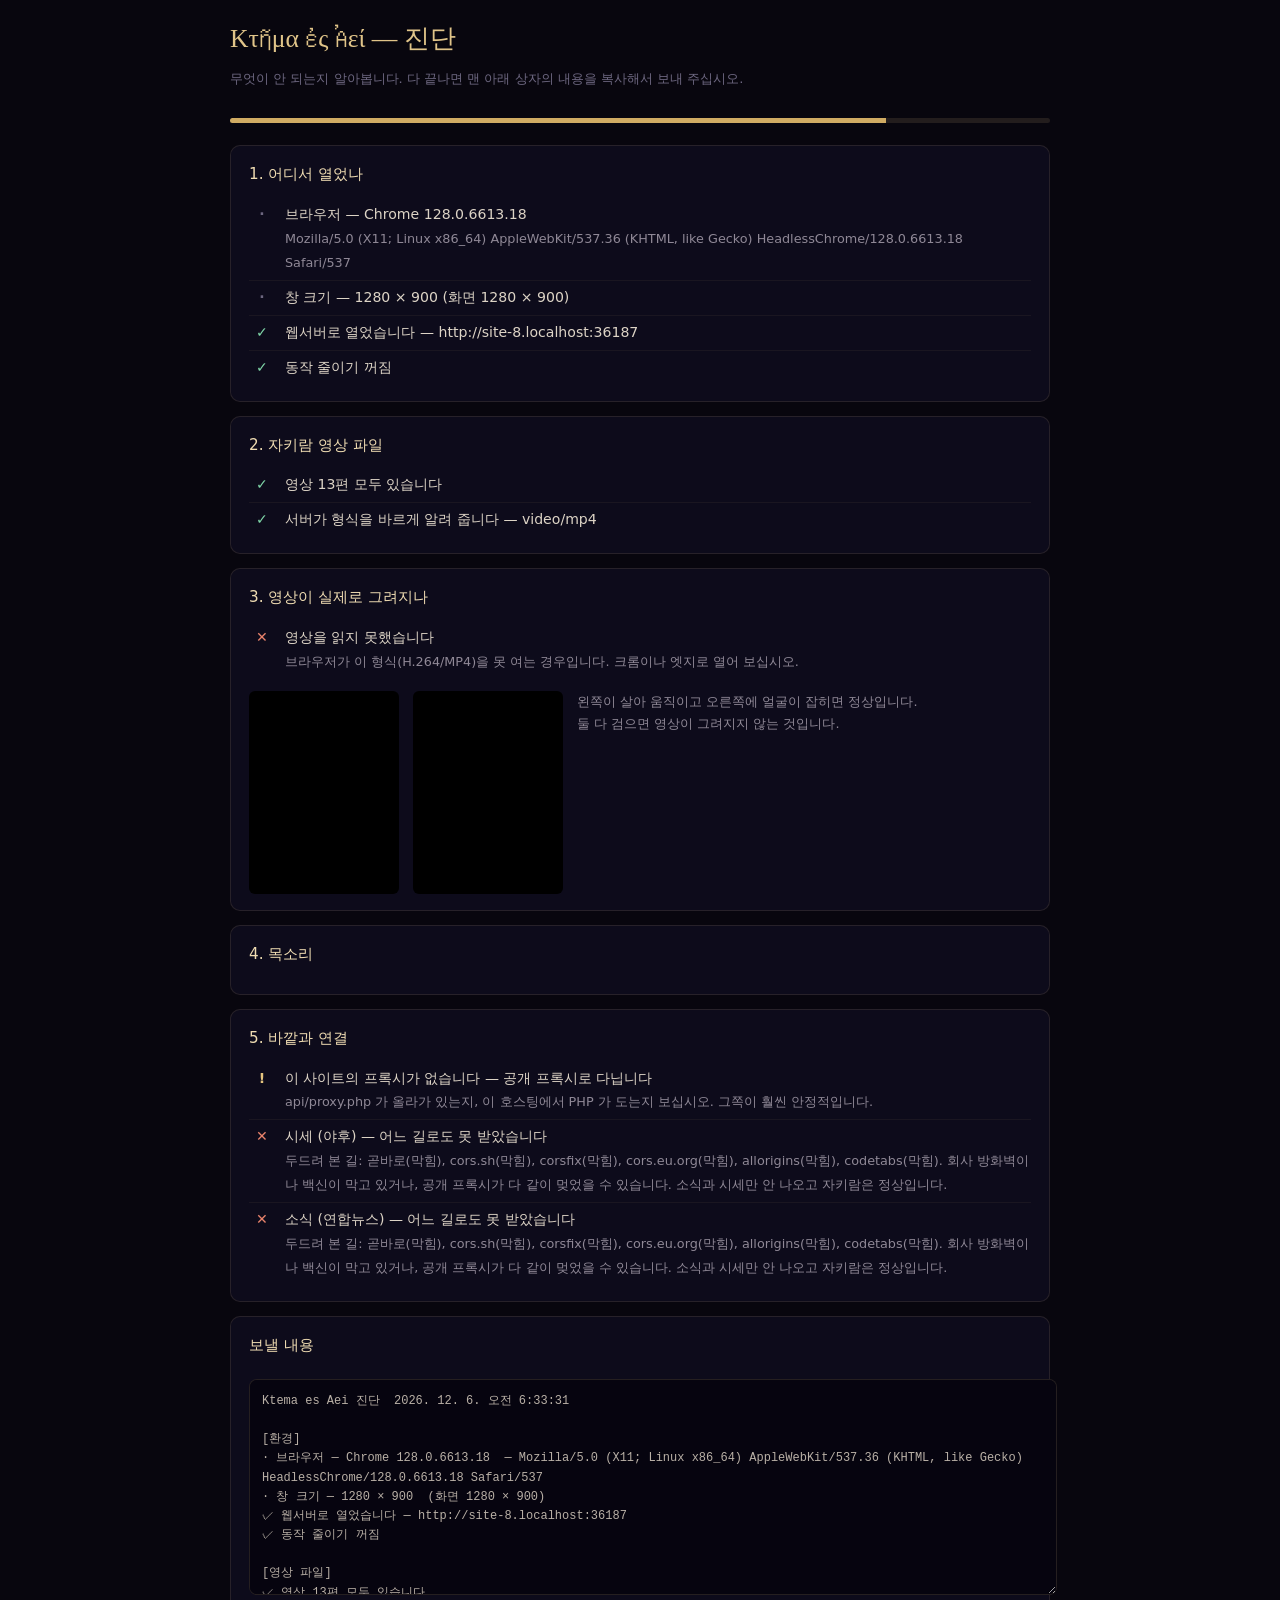
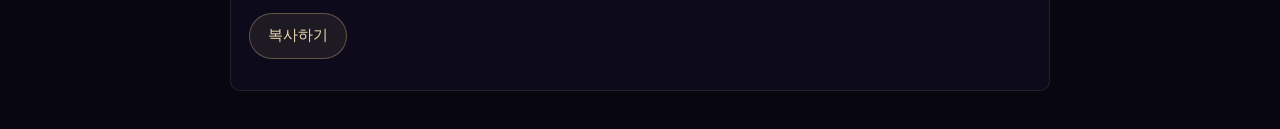
==== 진단.html @ 208bf6e0 "Κτῆμα ἐς Ἀεί — 초기 커밋 주식·경제 소식을 모으고 자키람이 읽어 주는 정적 사이트. 소식 피드, 시세·차트, 여덟 낯빛의 자키람, 음소 기반 입 모양, CORS 우회 " ====
<!doctype html>
<html lang="ko">
<head>
<meta charset="utf-8">
<meta name="viewport" content="width=device-width, initial-scale=1">
<title>Κτῆμα ἐς Ἀεί — 진단</title>
<style>
  :root { color-scheme: dark; }
  body {
    margin: 0; padding: 24px;
    background: #08060e; color: #ddd4c6;
    font: 15px/1.7 "Noto Sans KR", system-ui, sans-serif;
  }
  .wrap { max-width: 820px; margin: 0 auto; }
  h1 { font: 400 1.6rem/1.2 Georgia, serif; color: #e0c489; margin: 0 0 4px; }
  .sub { color: #6d6780; font-size: .82rem; margin-bottom: 28px; }
  section { border: 1px solid rgba(224,196,137,.12); border-radius: 10px;
            padding: 16px 18px; margin-bottom: 14px; background: rgba(18,16,40,.5); }
  h2 { font-size: .95rem; font-weight: 500; margin: 0 0 10px; color: #efdcb2; }
  .row { display: grid; grid-template-columns: 26px 1fr; gap: 10px;
         padding: 5px 0; align-items: start; font-size: .88rem; }
  .row + .row { border-top: 1px solid rgba(224,196,137,.06); }
  .ok   { color: #7fd6a8; }
  .bad  { color: #e8836c; }
  .warn { color: #e3c37e; }
  .dim  { color: #6d6780; }
  .mark { font-weight: 700; text-align: center; }
  .detail { color: #8f8896; font-size: .8rem; }
  video, canvas { border-radius: 6px; background: #000; }
  .stage { display: flex; gap: 14px; align-items: flex-start; flex-wrap: wrap; }
  .stage video { width: 150px; aspect-ratio: 612/828; object-fit: cover; }
  button { font: inherit; padding: 9px 18px; border-radius: 999px; cursor: pointer;
           border: 1px solid rgba(224,196,137,.34); background: rgba(224,196,137,.08); color: #efdcb2; }
  button:hover { background: rgba(224,196,137,.16); }
  textarea { width: 100%; height: 190px; margin-top: 10px; padding: 12px;
             border: 1px solid rgba(224,196,137,.14); border-radius: 8px;
             background: #06040f; color: #b9b0a6; font: 12px/1.6 monospace; resize: vertical; }
  .bar { height: 5px; border-radius: 99px; background: rgba(224,196,137,.12); overflow: hidden; margin: 14px 0 22px; }
  .bar i { display: block; height: 100%; width: 0; background: #d0ab63; transition: width .3s; }
</style>
</head>
<body>
<div class="wrap">
  <h1>Κτῆμα ἐς Ἀεί — 진단</h1>
  <p class="sub">무엇이 안 되는지 알아봅니다. 다 끝나면 맨 아래 상자의 내용을 복사해서 보내 주십시오.</p>
  <div class="bar"><i id="bar"></i></div>

  <section><h2>1. 어디서 열었나</h2><div id="env"></div></section>
  <section><h2>2. 자키람 영상 파일</h2><div id="files"></div></section>
  <section>
    <h2>3. 영상이 실제로 그려지나</h2>
    <div id="video"></div>
    <div class="stage" style="margin-top:12px">
      <video id="probe" muted playsinline preload="auto"></video>
      <canvas id="shot" width="150" height="203"></canvas>
      <div class="detail">왼쪽이 살아 움직이고 오른쪽에 얼굴이 잡히면 정상입니다.<br>
        둘 다 검으면 영상이 그려지지 않는 것입니다.</div>
    </div>
  </section>
  <section><h2>4. 목소리</h2><div id="voice"></div></section>
  <section><h2>5. 바깥과 연결</h2><div id="net"></div></section>

  <section>
    <h2>보낼 내용</h2>
    <textarea id="report" readonly></textarea>
    <p style="margin-top:10px"><button id="copy">복사하기</button></p>
  </section>
</div>

<script>
/* 이 페이지는 사이트가 고장 났을 때에도 떠야 하므로
   모듈을 하나도 불러오지 않고 혼자 돈다. */

/* 검사들이 저마다 다른 속도로 끝나므로, 끝난 순서대로 적으면
   결과가 엉뚱한 제목 아래로 들어간다. 항목별로 담아 두었다가
   마지막에 순서대로 펴 낸다. */
const GROUPS = { env: '환경', files: '영상 파일', video: '영상 재생', voice: '목소리', net: '바깥 연결' };
const bucket = { env: [], files: [], video: [], voice: [], net: [] };
let done = 0;
const TOTAL = 5;

function step() { document.getElementById('bar').style.width = (++done / TOTAL * 100) + '%'; }

function put(host, state, label, detail) {
  const mark = { ok: '✓', bad: '✕', warn: '!', dim: '·' }[state];
  const row = document.createElement('div');
  row.className = 'row';
  row.innerHTML =
    '<span class="mark ' + state + '">' + mark + '</span>' +
    '<span>' + label + (detail ? '<br><span class="detail">' + detail + '</span>' : '') + '</span>';
  document.getElementById(host).appendChild(row);
  bucket[host].push(mark + ' ' + label.replace(/<[^>]+>/g, '') +
    (detail ? '  — ' + detail.replace(/<[^>]+>/g, '') : ''));
  render();
}

function render() {
  const out = ['Ktema es Aei 진단  ' + new Date().toLocaleString('ko-KR')];
  for (const key of Object.keys(GROUPS)) {
    out.push('', '[' + GROUPS[key] + ']');
    out.push(bucket[key].length ? bucket[key].join('\n') : '  (검사 중…)');
  }
  document.getElementById('report').value = out.join('\n');
}

/* ── 1. 환경 ── */
(function () {
  const ua = navigator.userAgent;
  const name =
    /Edg\//.test(ua) ? 'Edge' :
    /OPR\//.test(ua) ? 'Opera' :
    /Firefox\//.test(ua) ? 'Firefox' :
    /Chrome\//.test(ua) ? 'Chrome' :
    /Safari\//.test(ua) ? 'Safari' : '알 수 없음';
  const ver = (ua.match(/(?:Edg|OPR|Firefox|Chrome|Version)\/([\d.]+)/) || [])[1] || '?';

  put('env', 'dim', '브라우저 — ' + name + ' ' + ver, ua.slice(0, 110));
  put('env', 'dim', '창 크기 — ' + window.innerWidth + ' × ' + window.innerHeight +
      '  (화면 ' + screen.width + ' × ' + screen.height + ')');

  if (location.protocol === 'file:') {
    put('env', 'bad', '파일을 직접 열었습니다 (file://)',
        '이러면 사이트가 뜨지 않습니다. index.html 을 두 번 누르지 말고 <b>START.bat</b> 을 누르십시오.');
  } else {
    put('env', 'ok', '웹서버로 열었습니다 — ' + location.origin);
  }

  const reduce = window.matchMedia('(prefers-reduced-motion: reduce)').matches;
  if (reduce) {
    put('env', 'warn', '"동작 줄이기"가 켜져 있습니다',
        '윈도우 설정 → 접근성 → 시각 효과 → 애니메이션 효과. 켜져 있으면 배경과 전환이 멈춥니다. 자키람 영상 자체는 나옵니다.');
  } else {
    put('env', 'ok', '동작 줄이기 꺼짐');
  }
  step();
})();

/* ── 2. 파일 ── */
(async function () {
  let ok = 0, bad = [];
  for (let i = 1; i <= 13; i++) {
    const n = String(i).padStart(2, '0');
    try {
      const r = await fetch('assets/media/zakiram/' + n + '.mp4', { method: 'HEAD' });
      if (r.ok) ok++; else bad.push(n + ' (' + r.status + ')');
    } catch (e) { bad.push(n + ' (못 받음)'); }
  }
  if (ok === 13) put('files', 'ok', '영상 13편 모두 있습니다');
  else put('files', 'bad', '영상 ' + ok + '편만 있습니다', '없는 것: ' + bad.join(', ') +
       ' — 압축을 다시 풀어 보십시오.');

  try {
    const r = await fetch('assets/media/zakiram/13.mp4', { method: 'HEAD' });
    const type = r.headers.get('content-type') || '(없음)';
    if (/video\/mp4/i.test(type)) put('files', 'ok', '서버가 형식을 바르게 알려 줍니다 — ' + type);
    else put('files', 'warn', '서버가 형식을 이상하게 알려 줍니다 — ' + type,
            '웹호스팅이라면 .htaccess 가 올라갔는지 보십시오.');
  } catch (e) { /* 위에서 이미 잡았다 */ }
  step();
})();

/* ── 3. 그려지나 ── */
(async function () {
  const v = document.getElementById('probe');
  const shot = document.getElementById('shot');
  v.src = 'assets/media/zakiram/13.mp4';

  const loaded = await new Promise((res) => {
    v.onloadeddata = () => res(true);
    v.onerror = () => res(false);
    setTimeout(() => res(false), 12000);
  });

  if (!loaded) {
    put('video', 'bad', '영상을 읽지 못했습니다',
        '브라우저가 이 형식(H.264/MP4)을 못 여는 경우입니다. 크롬이나 엣지로 열어 보십시오.');
    step(); return;
  }
  put('video', 'ok', '영상을 읽었습니다 — ' + v.videoWidth + '×' + v.videoHeight +
      ', ' + v.duration.toFixed(1) + '초');

  v.currentTime = 8;
  await new Promise((r) => { v.onseeked = r; setTimeout(r, 3000); });

  // 픽셀이 실제로 나오나
  try {
    const g = shot.getContext('2d');
    g.drawImage(v, 0, 0, shot.width, shot.height);
    const d = g.getImageData(0, 0, shot.width, shot.height).data;
    let mx = 0, sum = 0;
    for (let i = 0; i < d.length; i += 4) {
      const l = (d[i] + d[i + 1] + d[i + 2]) / 3;
      sum += l; if (l > mx) mx = l;
    }
    const avg = Math.round(sum / (d.length / 4));
    if (mx > 30) put('video', 'ok', '그림이 나옵니다 (밝기 평균 ' + avg + ', 최대 ' + Math.round(mx) + ')');
    else put('video', 'bad', '영상이 검게 나옵니다 (밝기 최대 ' + Math.round(mx) + ')',
             '그래픽 드라이버나 하드웨어 가속 문제일 수 있습니다. 브라우저 설정에서 하드웨어 가속을 꺼 보십시오.');
  } catch (e) {
    put('video', 'warn', '그림을 확인하지 못했습니다', e.message);
  }

  // 자동 재생이 되나
  v.currentTime = 0;
  try {
    await v.play();
    await new Promise((r) => setTimeout(r, 900));
    if (v.currentTime > 0.1 && !v.paused) {
      put('video', 'ok', '자동 재생이 됩니다 — 자키람이 움직입니다');
    } else {
      put('video', 'bad', '재생이 시작되지 않습니다 (멈춘 그림처럼 보입니다)');
    }
  } catch (e) {
    put('video', 'bad', '자동 재생이 막혔습니다', '주소창 왼쪽 자물쇠 → 사이트 설정에서 허용하거나, 화면을 한 번 눌러 주십시오.');
  }
  step();
})();

/* ── 4. 목소리 ── */
(function () {
  if (!window.speechSynthesis) {
    put('voice', 'bad', '이 브라우저는 음성 합성을 지원하지 않습니다',
        '크롬이나 엣지로 열어 보십시오.');
    step(); return;
  }

  // 본 사이트(assets/js/voice/voices.js)가 쓰는 이름표의 요약본이다
  const FEMALE = ['heami','sunhi','yuna','seoyeon','jimin','seohyeon','soonbok','yujin',
                  'zira','aria','jenny','michelle','sara','eva','hazel','nancy','jane','emma',
                  'samantha','victoria','karen','moira','tessa','fiona','serena','한국의','female'];
  const MALE = ['injoon','bongjin','gookmin','hyunsu','david','mark','guy','ryan','george',
                'daniel','alex','fred','tom','davis','tony','jason','andrew','brian','male'];

  const isFemale = (n) => {
    const s = n.toLowerCase();
    if (s.includes('female')) return true;
    if (FEMALE.some((w) => s.includes(w))) return true;
    return false;
  };
  const isMale = (n) => {
    const s = n.toLowerCase();
    return !isFemale(n) && MALE.some((w) => s.includes(w));
  };

  function check() {
    const all = speechSynthesis.getVoices();
    if (!all.length) return false;
    const ko = all.filter((x) => /^ko/i.test(x.lang));
    const en = all.filter((x) => /^en/i.test(x.lang));
    const f = all.filter((x) => isFemale(x.name));

    put('voice', 'ok', '목소리 ' + all.length + '개를 찾았습니다');

    // 자키람은 한국어와 영어를 둘 다 읽는다. 두 쪽 다 있어야 온전하다.
    if (ko.length) put('voice', 'ok', '한국어 목소리 ' + ko.length + '개',
                       ko.map((x) => x.name).join(', ').slice(0, 200));
    else put('voice', 'bad', '한국어 목소리가 없습니다',
             '윈도우 설정 → 시간 및 언어 → 음성 → 음성 추가. 또는 엣지로 열어 보십시오.');

    if (en.length) put('voice', 'ok', '영어 목소리 ' + en.length + '개',
                       en.map((x) => x.name).join(', ').slice(0, 200));
    else put('voice', 'warn', '영어 목소리가 없습니다',
             '영어 기사는 한국어 목소리가 대신 읽습니다. 발음이 어색합니다.');

    if (f.length) {
      const koF = ko.filter((x) => isFemale(x.name));
      const enF = en.filter((x) => isFemale(x.name));
      put('voice', 'ok', '여자 목소리로 짚이는 것 ' + f.length + '개'
          + ' (한국어 ' + koF.length + ' · 영어 ' + enF.length + ')',
          f.map((x) => x.name).join(', ').slice(0, 200));
      if (ko.length && !koF.length) {
        put('voice', 'warn', '한국어 여자 목소리가 없습니다',
            '엣지로 열면 Microsoft SunHi 같은 목소리가 잡힙니다.');
      }
    } else {
      put('voice', 'warn', '여자 목소리를 못 찾았습니다',
          '엣지로 열면 Microsoft ... Online (Natural) 목소리가 여럿 잡힙니다.');
    }

    const m = all.filter((x) => isMale(x.name));
    if (m.length) put('voice', 'dim', '남자 목소리 ' + m.length + '개는 후보에서 빠집니다',
                      m.map((x) => x.name).join(', ').slice(0, 160));
    step();
    return true;
  }

  if (!check()) {
    speechSynthesis.onvoiceschanged = () => { if (check()) speechSynthesis.onvoiceschanged = null; };
    setTimeout(() => { if (!done || !speechSynthesis.getVoices().length) {
      put('voice', 'bad', '목소리 목록을 못 받았습니다'); step(); } }, 5000);
  }
})();

/* ── 5. 바깥 ──
   본 사이트와 똑같은 길들을 똑같은 차례로 두드려 본다. 어느 길이
   열리는지까지 알려 주어야 "왜 소식은 오는데 시세는 안 오는가" 같은
   물음에 답할 수 있다. (assets/js/net/proxy.js 의 ROUTES 와 같은 목록이다) */
(async function () {
  const enc = encodeURIComponent;
  const ROUTES = [
    ['이 사이트의 프록시', (u) => 'api/proxy.php?url=' + enc(u)],
    ['곧바로',            (u) => u],
    ['cors.sh',           (u) => 'https://proxy.cors.sh/' + u],
    ['corsfix',           (u) => 'https://proxy.corsfix.com/?' + u],
    ['cors.eu.org',       (u) => 'https://cors.eu.org/' + u],
    ['allorigins',        (u) => 'https://api.allorigins.win/raw?url=' + enc(u)],
    ['codetabs',          (u) => 'https://api.codetabs.com/v1/proxy?quest=' + enc(u)],
  ];

  // 이 집의 프록시가 살아 있는지 먼저 묻는다. 없으면 그 길은 건너뛴다.
  let hasSelf = false;
  try {
    const r = await fetch('api/proxy.php?ping=1', { cache: 'no-store' });
    hasSelf = r.ok && (await r.text()).trim() === 'ktema-proxy';
  } catch (e) { /* 없는 것이다 */ }

  // 내 컴퓨터에서 미리 보는 중이라면 PHP 가 없는 것이 당연하다.
  // 그때까지 느낌표를 띄우면 없는 병을 걱정하게 된다.
  const localPreview = /^(localhost|127\.0\.0\.1|\[::1\])$/.test(location.hostname);

  if (hasSelf) {
    put('net', 'ok', '이 사이트의 프록시(api/proxy.php)가 살아 있습니다');
  } else if (localPreview) {
    put('net', 'dim', '이 사이트의 프록시는 쉬고 있습니다 — 공개 프록시로 다닙니다',
        '미리보기 서버(serve.mjs)는 PHP 를 돌리지 못합니다. 정상입니다. '
        + 'PHP 가 되는 웹호스팅에 올리면 저절로 살아납니다.');
  } else {
    put('net', 'warn', '이 사이트의 프록시가 없습니다 — 공개 프록시로 다닙니다',
        'api/proxy.php 가 올라가 있는지, 이 호스팅에서 PHP 가 도는지 보십시오. '
        + '그쪽이 훨씬 안정적입니다.');
  }

  const targets = [
    ['시세 (야후)', 'https://query1.finance.yahoo.com/v8/finance/chart/%5EKS11?range=5d&interval=1d'],
    ['소식 (연합뉴스)', 'https://www.yna.co.kr/rss/economy.xml'],
  ];

  for (const [label, url] of targets) {
    const tried = [];
    let won = null;

    for (const [name, make] of ROUTES) {
      if (name === '이 사이트의 프록시' && !hasSelf) continue;
      try {
        const c = new AbortController();
        const timer = setTimeout(() => c.abort(), 12000);
        const r = await fetch(make(url), { signal: c.signal, cache: 'no-store' });
        const t = await r.text();
        clearTimeout(timer);
        if (r.ok && t.length > 200) { won = [name, t.length]; break; }
        tried.push(name + '(' + r.status + ')');
      } catch (e) {
        tried.push(name + '(막힘)');
      }
    }

    if (won) {
      put('net', 'ok', label + ' — 잘 받아집니다 (' + won[1] + '바이트)',
          '길: ' + won[0] + (tried.length ? ' · 앞서 막힌 길: ' + tried.join(', ') : ''));
    } else {
      put('net', 'bad', label + ' — 어느 길로도 못 받았습니다',
          '두드려 본 길: ' + tried.join(', ') + '. 회사 방화벽이나 백신이 막고 있거나, '
          + '공개 프록시가 다 같이 멎었을 수 있습니다. 소식과 시세만 안 나오고 자키람은 정상입니다.');
    }
  }
  step();
})();

/* ── 복사 ── */
document.getElementById('copy').addEventListener('click', async () => {
  const ta = document.getElementById('report');
  try { await navigator.clipboard.writeText(ta.value); }
  catch { ta.select(); document.execCommand('copy'); }
  const b = document.getElementById('copy');
  b.textContent = '복사했습니다';
  setTimeout(() => { b.textContent = '복사하기'; }, 2000);
});
</script>
</body>
</html>
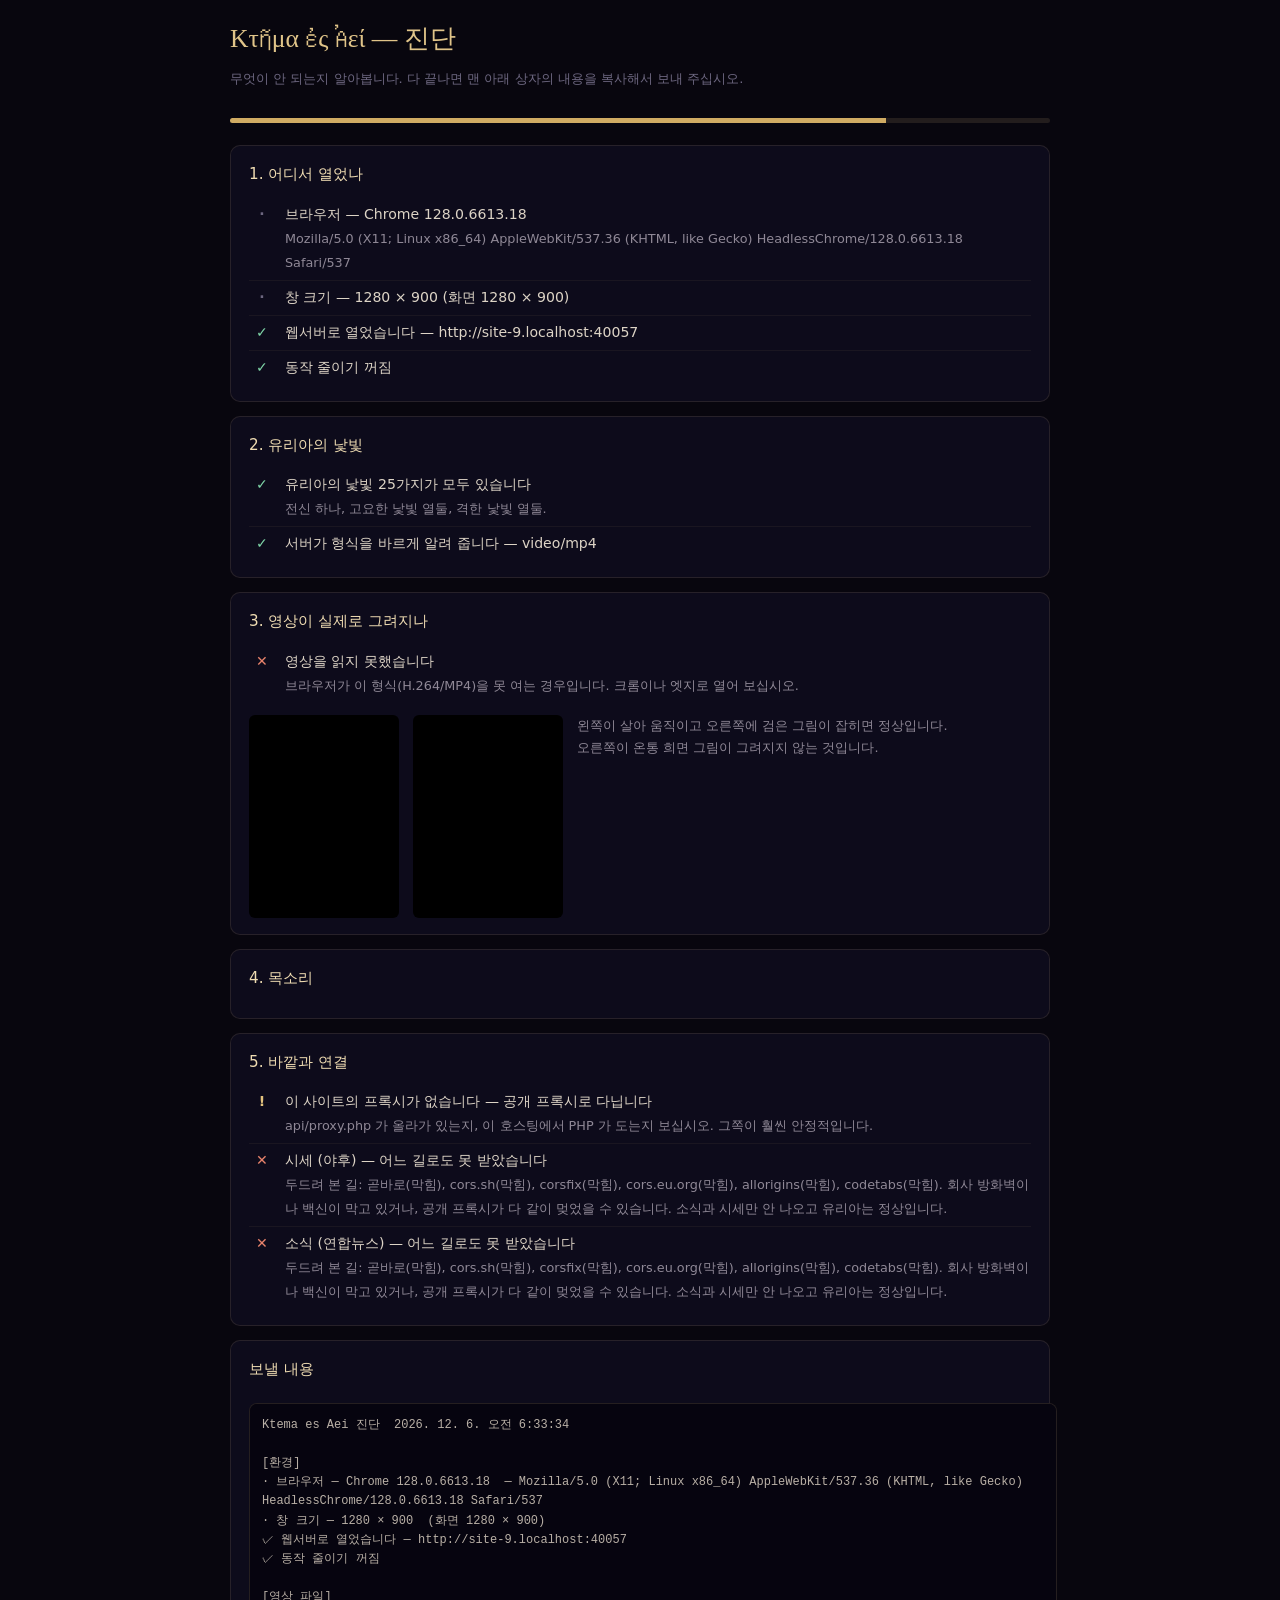
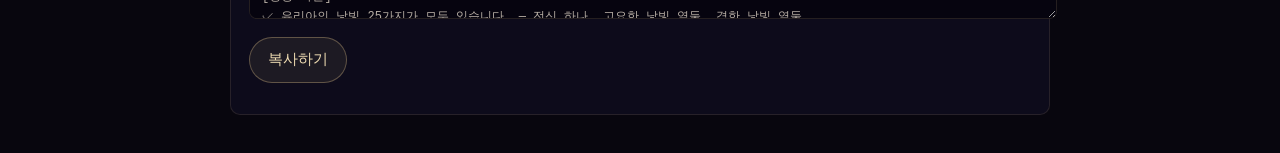
==== commit b390cd9f: "자키람을 보내고 유리아를 들인다 1. 자키람을 지운다. js/zakiram/ · css/zakiram.css · media/zakiram/ 를    모두 걷어 냈다. 시세로 낯빛을" ====
--- a/진단.html
+++ b/진단.html
@@ -46,15 +46,15 @@
   <div class="bar"><i id="bar"></i></div>
 
   <section><h2>1. 어디서 열었나</h2><div id="env"></div></section>
-  <section><h2>2. 자키람 영상 파일</h2><div id="files"></div></section>
+  <section><h2>2. 유리아의 낯빛</h2><div id="files"></div></section>
   <section>
     <h2>3. 영상이 실제로 그려지나</h2>
     <div id="video"></div>
     <div class="stage" style="margin-top:12px">
       <video id="probe" muted playsinline preload="auto"></video>
       <canvas id="shot" width="150" height="203"></canvas>
-      <div class="detail">왼쪽이 살아 움직이고 오른쪽에 얼굴이 잡히면 정상입니다.<br>
-        둘 다 검으면 영상이 그려지지 않는 것입니다.</div>
+      <div class="detail">왼쪽이 살아 움직이고 오른쪽에 검은 그림이 잡히면 정상입니다.<br>
+        오른쪽이 온통 희면 그림이 그려지지 않는 것입니다.</div>
     </div>
   </section>
   <section><h2>4. 목소리</h2><div id="voice"></div></section>
@@ -128,7 +128,7 @@
   const reduce = window.matchMedia('(prefers-reduced-motion: reduce)').matches;
   if (reduce) {
     put('env', 'warn', '"동작 줄이기"가 켜져 있습니다',
-        '윈도우 설정 → 접근성 → 시각 효과 → 애니메이션 효과. 켜져 있으면 배경과 전환이 멈춥니다. 자키람 영상 자체는 나옵니다.');
+        '윈도우 설정 → 접근성 → 시각 효과 → 애니메이션 효과. 켜져 있으면 배경과 전환이 멈춥니다. 유리아 영상 자체는 나옵니다.');
   } else {
     put('env', 'ok', '동작 줄이기 꺼짐');
   }
@@ -137,20 +137,30 @@
 
 /* ── 2. 파일 ── */
 (async function () {
-  let ok = 0, bad = [];
-  for (let i = 1; i <= 13; i++) {
-    const n = String(i).padStart(2, '0');
+  // 전신 하나 + 고요한 낯빛 열둘 + 격한 낯빛 열둘
+  const want = ['full'];
+  for (let i = 1; i <= 12; i++) want.push('calm-' + String(i).padStart(2, '0'));
+  for (let i = 1; i <= 12; i++) want.push('wild-' + String(i).padStart(2, '0'));
+
+  let ok = 0;
+  const bad = [];
+  for (const name of want) {
     try {
-      const r = await fetch('assets/media/zakiram/' + n + '.mp4', { method: 'HEAD' });
-      if (r.ok) ok++; else bad.push(n + ' (' + r.status + ')');
-    } catch (e) { bad.push(n + ' (못 받음)'); }
-  }
-  if (ok === 13) put('files', 'ok', '영상 13편 모두 있습니다');
-  else put('files', 'bad', '영상 ' + ok + '편만 있습니다', '없는 것: ' + bad.join(', ') +
-       ' — 압축을 다시 풀어 보십시오.');
+      const r = await fetch('assets/media/yuria/' + name + '.mp4', { method: 'HEAD' });
+      if (r.ok) ok++; else bad.push(name + ' (' + r.status + ')');
+    } catch (e) { bad.push(name + ' (못 받음)'); }
+  }
+
+  if (ok === want.length) {
+    put('files', 'ok', '유리아의 낯빛 ' + want.length + '가지가 모두 있습니다',
+        '전신 하나, 고요한 낯빛 열둘, 격한 낯빛 열둘.');
+  } else {
+    put('files', 'bad', '낯빛 ' + ok + '가지만 있습니다',
+        '없는 것: ' + bad.join(', ') + ' — 압축을 다시 풀어 보십시오.');
+  }
 
   try {
-    const r = await fetch('assets/media/zakiram/13.mp4', { method: 'HEAD' });
+    const r = await fetch('assets/media/yuria/full.mp4', { method: 'HEAD' });
     const type = r.headers.get('content-type') || '(없음)';
     if (/video\/mp4/i.test(type)) put('files', 'ok', '서버가 형식을 바르게 알려 줍니다 — ' + type);
     else put('files', 'warn', '서버가 형식을 이상하게 알려 줍니다 — ' + type,
@@ -163,7 +173,7 @@
 (async function () {
   const v = document.getElementById('probe');
   const shot = document.getElementById('shot');
-  v.src = 'assets/media/zakiram/13.mp4';
+  v.src = 'assets/media/yuria/calm-04.mp4';
 
   const loaded = await new Promise((res) => {
     v.onloadeddata = () => res(true);
@@ -179,39 +189,56 @@
   put('video', 'ok', '영상을 읽었습니다 — ' + v.videoWidth + '×' + v.videoHeight +
       ', ' + v.duration.toFixed(1) + '초');
 
-  v.currentTime = 8;
+  v.currentTime = 2;
   await new Promise((r) => { v.onseeked = r; setTimeout(r, 3000); });
 
-  // 픽셀이 실제로 나오나
+  /* 유리아는 흰 종이에 그린 그림이라, 그림이 나오는지를 '밝은가'로
+     묻는 것은 뜻이 없다 — 배경이 온통 희기 때문이다. 대신 종이 위에
+     multiply 로 겹쳐 놓고, 배경은 종이 그대로인지 · 가운데는 먹빛인지
+     둘 다 본다. 이것이 실제로 화면에서 벌어지는 일과 같다. */
   try {
     const g = shot.getContext('2d');
+    g.fillStyle = '#faf8f4';
+    g.fillRect(0, 0, shot.width, shot.height);
+    g.globalCompositeOperation = 'multiply';
     g.drawImage(v, 0, 0, shot.width, shot.height);
+
     const d = g.getImageData(0, 0, shot.width, shot.height).data;
-    let mx = 0, sum = 0;
+    const lum = (i) => d[i] * 0.3 + d[i + 1] * 0.59 + d[i + 2] * 0.11;
+
+    let dark = 0, total = 0, cornerSum = 0;
     for (let i = 0; i < d.length; i += 4) {
-      const l = (d[i] + d[i + 1] + d[i + 2]) / 3;
-      sum += l; if (l > mx) mx = l;
-    }
-    const avg = Math.round(sum / (d.length / 4));
-    if (mx > 30) put('video', 'ok', '그림이 나옵니다 (밝기 평균 ' + avg + ', 최대 ' + Math.round(mx) + ')');
-    else put('video', 'bad', '영상이 검게 나옵니다 (밝기 최대 ' + Math.round(mx) + ')',
-             '그래픽 드라이버나 하드웨어 가속 문제일 수 있습니다. 브라우저 설정에서 하드웨어 가속을 꺼 보십시오.');
+      const l = lum(i);
+      total += 1;
+      if (l < 90) dark += 1;
+    }
+    for (const [x, y] of [[2, 2], [shot.width - 3, 2], [2, shot.height - 3]]) {
+      cornerSum += lum((y * shot.width + x) * 4);
+    }
+    const corner = Math.round(cornerSum / 3);
+    const inkPct = Math.round((dark / total) * 100);
+
+    if (inkPct < 3) {
+      put('video', 'bad', '그림이 나오지 않습니다 (먹빛 ' + inkPct + '%)',
+          '그래픽 드라이버나 하드웨어 가속 문제일 수 있습니다. 브라우저 설정에서 하드웨어 가속을 꺼 보십시오.');
+    } else if (corner < 235) {
+      put('video', 'warn', '배경이 종이색보다 어둡습니다 (귀퉁이 밝기 ' + corner + ')',
+          '유리아 둘레에 네모난 자국이 보일 수 있습니다.');
+    } else {
+      put('video', 'ok', '종이에 잘 스밉니다 — 먹빛 ' + inkPct + '%, 귀퉁이 ' + corner,
+          '배경은 종이 그대로이고 그림만 남는다는 뜻입니다.');
+    }
   } catch (e) {
     put('video', 'warn', '그림을 확인하지 못했습니다', e.message);
   }
 
-  // 자동 재생이 되나
-  v.currentTime = 0;
   try {
     await v.play();
-    await new Promise((r) => setTimeout(r, 900));
-    if (v.currentTime > 0.1 && !v.paused) {
-      put('video', 'ok', '자동 재생이 됩니다 — 자키람이 움직입니다');
-    } else {
-      put('video', 'bad', '재생이 시작되지 않습니다 (멈춘 그림처럼 보입니다)');
-    }
+    put('video', 'ok', '자동 재생이 됩니다 — 유리아가 움직입니다');
+    v.pause();
   } catch (e) {
-    put('video', 'bad', '자동 재생이 막혔습니다', '주소창 왼쪽 자물쇠 → 사이트 설정에서 허용하거나, 화면을 한 번 눌러 주십시오.');
+    put('video', 'warn', '자동 재생이 막혀 있습니다',
+        '유리아가 정지 그림으로 나타납니다. 화면을 한 번 누르면 움직입니다.');
   }
   step();
 })();
@@ -251,7 +278,7 @@
 
     put('voice', 'ok', '목소리 ' + all.length + '개를 찾았습니다');
 
-    // 자키람은 한국어와 영어를 둘 다 읽는다. 두 쪽 다 있어야 온전하다.
+    // 유리아는 한국어와 영어를 둘 다 읽는다. 두 쪽 다 있어야 온전하다.
     if (ko.length) put('voice', 'ok', '한국어 목소리 ' + ko.length + '개',
                        ko.map((x) => x.name).join(', ').slice(0, 200));
     else put('voice', 'bad', '한국어 목소리가 없습니다',
@@ -360,7 +387,7 @@
     } else {
       put('net', 'bad', label + ' — 어느 길로도 못 받았습니다',
           '두드려 본 길: ' + tried.join(', ') + '. 회사 방화벽이나 백신이 막고 있거나, '
-          + '공개 프록시가 다 같이 멎었을 수 있습니다. 소식과 시세만 안 나오고 자키람은 정상입니다.');
+          + '공개 프록시가 다 같이 멎었을 수 있습니다. 소식과 시세만 안 나오고 유리아는 정상입니다.');
     }
   }
   step();
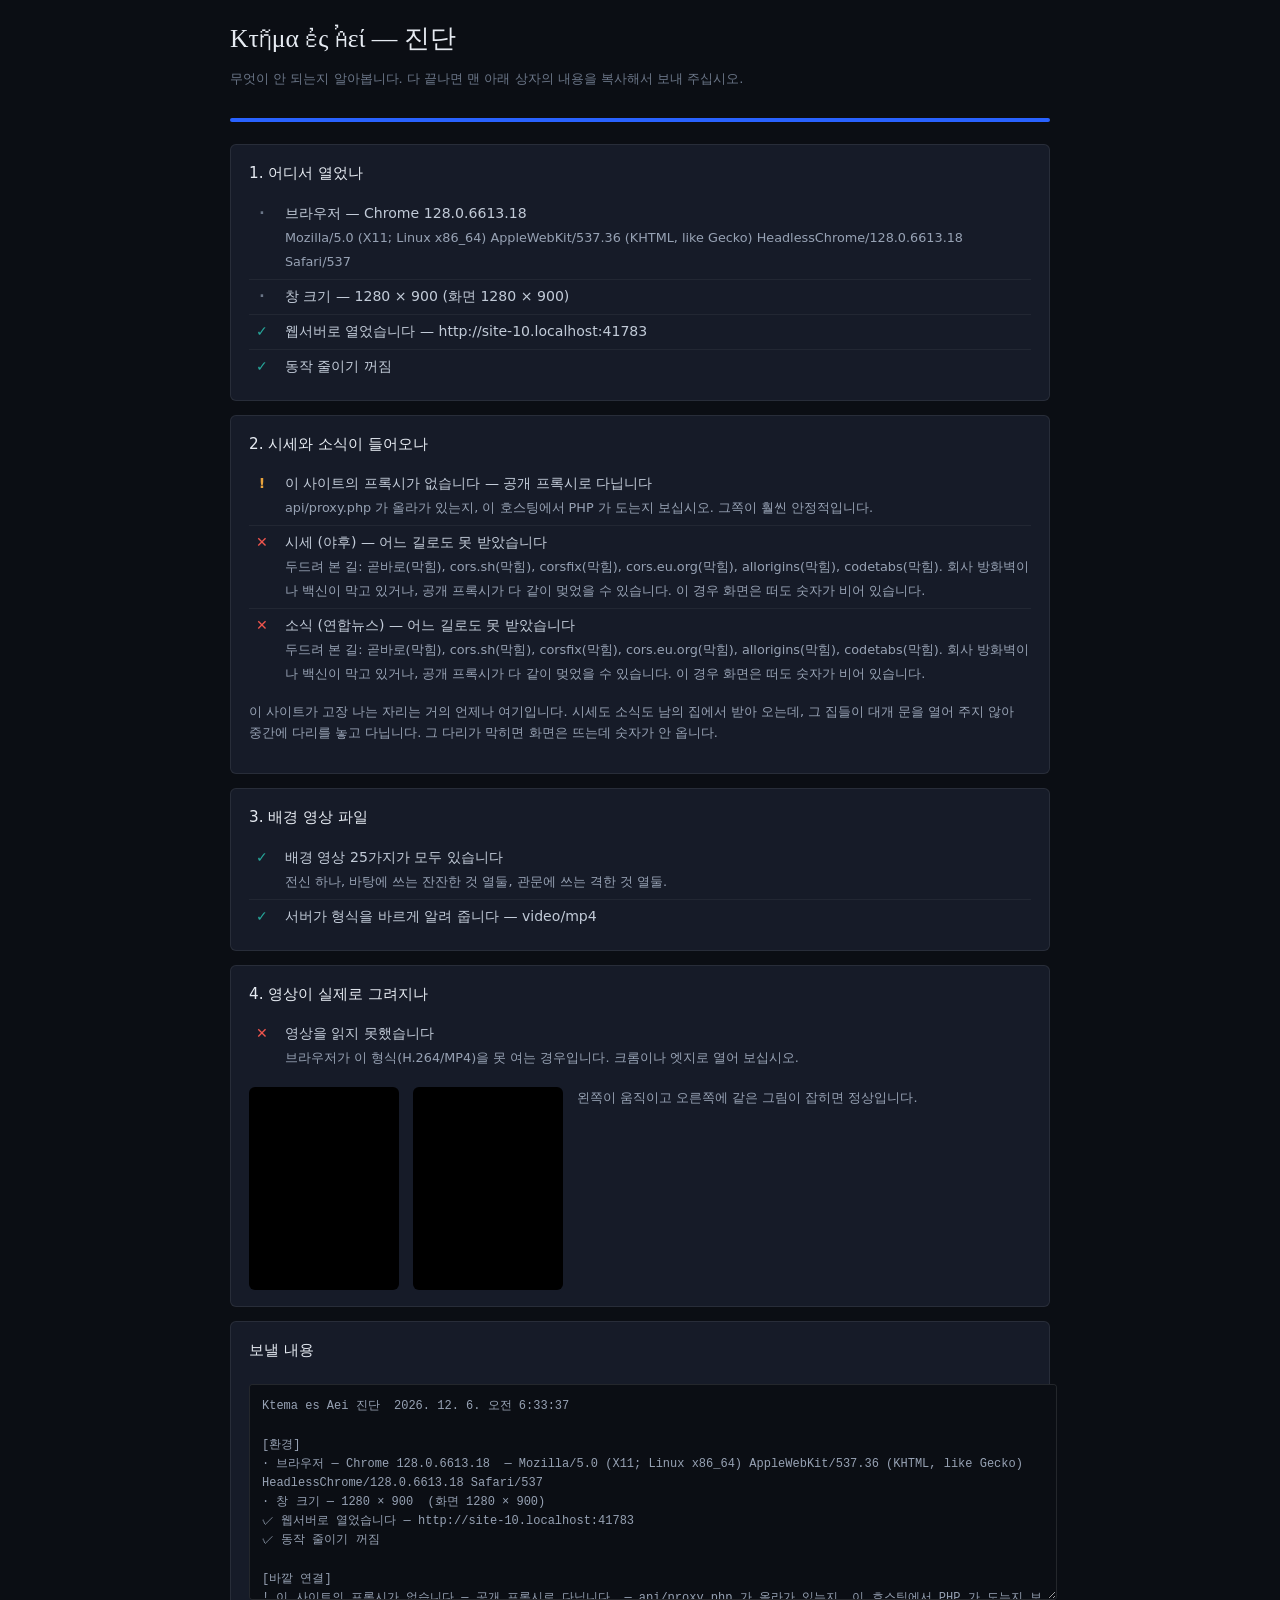
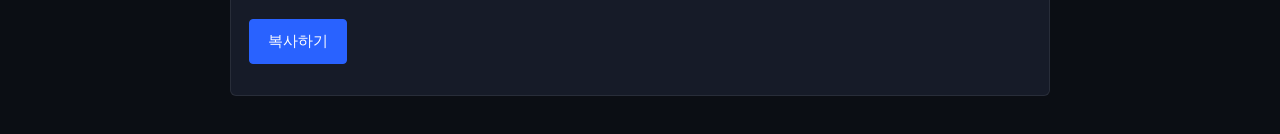
==== commit 1c42c9b5: "비서를 폐기하고, 투자분석 도구로 다시 짓는다 유리아는 사람이었다 — 나타나고, 말하고, 안내했다. 그것을 걷어 내면 남는 것은 도구다. 시세를 보고, 차트를 그리고, 견주고, 적" ====
--- a/진단.html
+++ b/진단.html
@@ -8,35 +8,35 @@
   :root { color-scheme: dark; }
   body {
     margin: 0; padding: 24px;
-    background: #08060e; color: #ddd4c6;
+    background: #0b0e14; color: #c2cbd8;
     font: 15px/1.7 "Noto Sans KR", system-ui, sans-serif;
   }
   .wrap { max-width: 820px; margin: 0 auto; }
-  h1 { font: 400 1.6rem/1.2 Georgia, serif; color: #e0c489; margin: 0 0 4px; }
-  .sub { color: #6d6780; font-size: .82rem; margin-bottom: 28px; }
-  section { border: 1px solid rgba(224,196,137,.12); border-radius: 10px;
-            padding: 16px 18px; margin-bottom: 14px; background: rgba(18,16,40,.5); }
-  h2 { font-size: .95rem; font-weight: 500; margin: 0 0 10px; color: #efdcb2; }
+  h1 { font: 400 1.6rem/1.2 Georgia, serif; color: #e6ebf2; margin: 0 0 4px; }
+  .sub { color: #6b7688; font-size: .82rem; margin-bottom: 28px; }
+  section { border: 1px solid rgba(255,255,255,.08); border-radius: 6px;
+            padding: 16px 18px; margin-bottom: 14px; background: #161b28; }
+  h2 { font-size: .95rem; font-weight: 500; margin: 0 0 10px; color: #e6ebf2; }
   .row { display: grid; grid-template-columns: 26px 1fr; gap: 10px;
          padding: 5px 0; align-items: start; font-size: .88rem; }
-  .row + .row { border-top: 1px solid rgba(224,196,137,.06); }
-  .ok   { color: #7fd6a8; }
-  .bad  { color: #e8836c; }
-  .warn { color: #e3c37e; }
-  .dim  { color: #6d6780; }
+  .row + .row { border-top: 1px solid rgba(255,255,255,.05); }
+  .ok   { color: #26a69a; }
+  .bad  { color: #f0554d; }
+  .warn { color: #e8a33d; }
+  .dim  { color: #6b7688; }
   .mark { font-weight: 700; text-align: center; }
-  .detail { color: #8f8896; font-size: .8rem; }
+  .detail { color: #97a2b4; font-size: .8rem; }
   video, canvas { border-radius: 6px; background: #000; }
   .stage { display: flex; gap: 14px; align-items: flex-start; flex-wrap: wrap; }
   .stage video { width: 150px; aspect-ratio: 612/828; object-fit: cover; }
-  button { font: inherit; padding: 9px 18px; border-radius: 999px; cursor: pointer;
-           border: 1px solid rgba(224,196,137,.34); background: rgba(224,196,137,.08); color: #efdcb2; }
-  button:hover { background: rgba(224,196,137,.16); }
+  button { font: inherit; padding: 9px 18px; border-radius: 4px; cursor: pointer;
+           border: 1px solid #2962ff; background: #2962ff; color: #fff; }
+  button:hover { background: #4d84ff; border-color: #4d84ff; }
   textarea { width: 100%; height: 190px; margin-top: 10px; padding: 12px;
-             border: 1px solid rgba(224,196,137,.14); border-radius: 8px;
-             background: #06040f; color: #b9b0a6; font: 12px/1.6 monospace; resize: vertical; }
-  .bar { height: 5px; border-radius: 99px; background: rgba(224,196,137,.12); overflow: hidden; margin: 14px 0 22px; }
-  .bar i { display: block; height: 100%; width: 0; background: #d0ab63; transition: width .3s; }
+             border: 1px solid rgba(255,255,255,.1); border-radius: 4px;
+             background: #0b0e14; color: #97a2b4; font: 12px/1.6 monospace; resize: vertical; }
+  .bar { height: 4px; border-radius: 99px; background: rgba(255,255,255,.08); overflow: hidden; margin: 14px 0 22px; }
+  .bar i { display: block; height: 100%; width: 0; background: #2962ff; transition: width .3s; }
 </style>
 </head>
 <body>
@@ -46,19 +46,25 @@
   <div class="bar"><i id="bar"></i></div>
 
   <section><h2>1. 어디서 열었나</h2><div id="env"></div></section>
-  <section><h2>2. 유리아의 낯빛</h2><div id="files"></div></section>
   <section>
-    <h2>3. 영상이 실제로 그려지나</h2>
+    <h2>2. 시세와 소식이 들어오나</h2>
+    <div id="net"></div>
+    <p class="detail" style="margin-top:10px">
+      이 사이트가 고장 나는 자리는 거의 언제나 여기입니다. 시세도 소식도
+      남의 집에서 받아 오는데, 그 집들이 대개 문을 열어 주지 않아 중간에
+      다리를 놓고 다닙니다. 그 다리가 막히면 화면은 뜨는데 숫자가 안 옵니다.
+    </p>
+  </section>
+  <section><h2>3. 배경 영상 파일</h2><div id="files"></div></section>
+  <section>
+    <h2>4. 영상이 실제로 그려지나</h2>
     <div id="video"></div>
     <div class="stage" style="margin-top:12px">
       <video id="probe" muted playsinline preload="auto"></video>
       <canvas id="shot" width="150" height="203"></canvas>
-      <div class="detail">왼쪽이 살아 움직이고 오른쪽에 검은 그림이 잡히면 정상입니다.<br>
-        오른쪽이 온통 희면 그림이 그려지지 않는 것입니다.</div>
+      <div class="detail">왼쪽이 움직이고 오른쪽에 같은 그림이 잡히면 정상입니다.</div>
     </div>
   </section>
-  <section><h2>4. 목소리</h2><div id="voice"></div></section>
-  <section><h2>5. 바깥과 연결</h2><div id="net"></div></section>
 
   <section>
     <h2>보낼 내용</h2>
@@ -74,10 +80,10 @@
 /* 검사들이 저마다 다른 속도로 끝나므로, 끝난 순서대로 적으면
    결과가 엉뚱한 제목 아래로 들어간다. 항목별로 담아 두었다가
    마지막에 순서대로 펴 낸다. */
-const GROUPS = { env: '환경', files: '영상 파일', video: '영상 재생', voice: '목소리', net: '바깥 연결' };
-const bucket = { env: [], files: [], video: [], voice: [], net: [] };
+const GROUPS = { env: '환경', net: '바깥 연결', files: '영상 파일', video: '영상 재생' };
+const bucket = { env: [], net: [], files: [], video: [] };
 let done = 0;
-const TOTAL = 5;
+const TOTAL = 4;
 
 function step() { document.getElementById('bar').style.width = (++done / TOTAL * 100) + '%'; }
 
@@ -128,16 +134,16 @@
   const reduce = window.matchMedia('(prefers-reduced-motion: reduce)').matches;
   if (reduce) {
     put('env', 'warn', '"동작 줄이기"가 켜져 있습니다',
-        '윈도우 설정 → 접근성 → 시각 효과 → 애니메이션 효과. 켜져 있으면 배경과 전환이 멈춥니다. 유리아 영상 자체는 나옵니다.');
+        '윈도우 설정 → 접근성 → 시각 효과 → 애니메이션 효과. 켜져 있으면 배경이 멈춥니다. 숫자와 차트는 그대로입니다.');
   } else {
     put('env', 'ok', '동작 줄이기 꺼짐');
   }
   step();
 })();
 
-/* ── 2. 파일 ── */
+/* ── 3. 파일 ── */
 (async function () {
-  // 전신 하나 + 고요한 낯빛 열둘 + 격한 낯빛 열둘
+  // 전신 하나 + 잔잔한 것 열둘(바탕) + 격한 것 열둘(관문)
   const want = ['full'];
   for (let i = 1; i <= 12; i++) want.push('calm-' + String(i).padStart(2, '0'));
   for (let i = 1; i <= 12; i++) want.push('wild-' + String(i).padStart(2, '0'));
@@ -146,21 +152,21 @@
   const bad = [];
   for (const name of want) {
     try {
-      const r = await fetch('assets/media/yuria/' + name + '.mp4', { method: 'HEAD' });
+      const r = await fetch('assets/media/ink/' + name + '.mp4', { method: 'HEAD' });
       if (r.ok) ok++; else bad.push(name + ' (' + r.status + ')');
     } catch (e) { bad.push(name + ' (못 받음)'); }
   }
 
   if (ok === want.length) {
-    put('files', 'ok', '유리아의 낯빛 ' + want.length + '가지가 모두 있습니다',
-        '전신 하나, 고요한 낯빛 열둘, 격한 낯빛 열둘.');
+    put('files', 'ok', '배경 영상 ' + want.length + '가지가 모두 있습니다',
+        '전신 하나, 바탕에 쓰는 잔잔한 것 열둘, 관문에 쓰는 격한 것 열둘.');
   } else {
     put('files', 'bad', '낯빛 ' + ok + '가지만 있습니다',
         '없는 것: ' + bad.join(', ') + ' — 압축을 다시 풀어 보십시오.');
   }
 
   try {
-    const r = await fetch('assets/media/yuria/full.mp4', { method: 'HEAD' });
+    const r = await fetch('assets/media/ink/full.mp4', { method: 'HEAD' });
     const type = r.headers.get('content-type') || '(없음)';
     if (/video\/mp4/i.test(type)) put('files', 'ok', '서버가 형식을 바르게 알려 줍니다 — ' + type);
     else put('files', 'warn', '서버가 형식을 이상하게 알려 줍니다 — ' + type,
@@ -173,7 +179,7 @@
 (async function () {
   const v = document.getElementById('probe');
   const shot = document.getElementById('shot');
-  v.src = 'assets/media/yuria/calm-04.mp4';
+  v.src = 'assets/media/ink/calm-04.mp4';
 
   const loaded = await new Promise((res) => {
     v.onloadeddata = () => res(true);
@@ -192,41 +198,34 @@
   v.currentTime = 2;
   await new Promise((r) => { v.onseeked = r; setTimeout(r, 3000); });
 
-  /* 유리아는 흰 종이에 그린 그림이라, 그림이 나오는지를 '밝은가'로
-     묻는 것은 뜻이 없다 — 배경이 온통 희기 때문이다. 대신 종이 위에
-     multiply 로 겹쳐 놓고, 배경은 종이 그대로인지 · 가운데는 먹빛인지
-     둘 다 본다. 이것이 실제로 화면에서 벌어지는 일과 같다. */
+  /* 정말로 그림이 그려졌는지는 '한 가지 색으로만 채워져 있지 않은가'
+     로 판단한다. 밝기 하나만 재면 안 된다 — 그리기가 실패한 캔버스는
+     온통 검은데, 이 영상도 어두운 쪽이라 검은 것만으로는 못 가른다.
+     그림이 있으면 밝은 곳과 어두운 곳이 함께 있다. */
   try {
     const g = shot.getContext('2d');
-    g.fillStyle = '#faf8f4';
+    g.fillStyle = '#0b0e14';
     g.fillRect(0, 0, shot.width, shot.height);
-    g.globalCompositeOperation = 'multiply';
     g.drawImage(v, 0, 0, shot.width, shot.height);
 
     const d = g.getImageData(0, 0, shot.width, shot.height).data;
-    const lum = (i) => d[i] * 0.3 + d[i + 1] * 0.59 + d[i + 2] * 0.11;
-
-    let dark = 0, total = 0, cornerSum = 0;
+    let lo = 255, hi = 0, sum = 0, n = 0;
     for (let i = 0; i < d.length; i += 4) {
-      const l = lum(i);
-      total += 1;
-      if (l < 90) dark += 1;
+      const l = d[i] * 0.3 + d[i + 1] * 0.59 + d[i + 2] * 0.11;
+      if (l < lo) lo = l;
+      if (l > hi) hi = l;
+      sum += l; n += 1;
     }
-    for (const [x, y] of [[2, 2], [shot.width - 3, 2], [2, shot.height - 3]]) {
-      cornerSum += lum((y * shot.width + x) * 4);
-    }
-    const corner = Math.round(cornerSum / 3);
-    const inkPct = Math.round((dark / total) * 100);
-
-    if (inkPct < 3) {
-      put('video', 'bad', '그림이 나오지 않습니다 (먹빛 ' + inkPct + '%)',
-          '그래픽 드라이버나 하드웨어 가속 문제일 수 있습니다. 브라우저 설정에서 하드웨어 가속을 꺼 보십시오.');
-    } else if (corner < 235) {
-      put('video', 'warn', '배경이 종이색보다 어둡습니다 (귀퉁이 밝기 ' + corner + ')',
-          '유리아 둘레에 네모난 자국이 보일 수 있습니다.');
+    const spread = Math.round(hi - lo);
+    const mean = Math.round(sum / n);
+
+    if (spread < 12) {
+      put('video', 'bad', '그림이 그려지지 않습니다 (명암 차 ' + spread + ')',
+          '한 가지 색으로만 채워졌습니다. 그래픽 드라이버나 하드웨어 가속 문제일 수 있습니다. '
+          + '브라우저 설정에서 하드웨어 가속을 꺼 보십시오.');
     } else {
-      put('video', 'ok', '종이에 잘 스밉니다 — 먹빛 ' + inkPct + '%, 귀퉁이 ' + corner,
-          '배경은 종이 그대로이고 그림만 남는다는 뜻입니다.');
+      put('video', 'ok', '잘 그려집니다 — 명암 차 ' + spread + ', 평균 밝기 ' + mean,
+          '배경에서는 여기서 다시 흐리고 어둡게 눌러 아주 옅게만 깔립니다.');
     }
   } catch (e) {
     put('video', 'warn', '그림을 확인하지 못했습니다', e.message);
@@ -234,88 +233,13 @@
 
   try {
     await v.play();
-    put('video', 'ok', '자동 재생이 됩니다 — 유리아가 움직입니다');
+    put('video', 'ok', '자동 재생이 됩니다 — 배경이 움직입니다');
     v.pause();
   } catch (e) {
     put('video', 'warn', '자동 재생이 막혀 있습니다',
-        '유리아가 정지 그림으로 나타납니다. 화면을 한 번 누르면 움직입니다.');
+        '배경이 정지 그림으로 남습니다. 숫자와 차트는 그대로입니다.');
   }
   step();
-})();
-
-/* ── 4. 목소리 ── */
-(function () {
-  if (!window.speechSynthesis) {
-    put('voice', 'bad', '이 브라우저는 음성 합성을 지원하지 않습니다',
-        '크롬이나 엣지로 열어 보십시오.');
-    step(); return;
-  }
-
-  // 본 사이트(assets/js/voice/voices.js)가 쓰는 이름표의 요약본이다
-  const FEMALE = ['heami','sunhi','yuna','seoyeon','jimin','seohyeon','soonbok','yujin',
-                  'zira','aria','jenny','michelle','sara','eva','hazel','nancy','jane','emma',
-                  'samantha','victoria','karen','moira','tessa','fiona','serena','한국의','female'];
-  const MALE = ['injoon','bongjin','gookmin','hyunsu','david','mark','guy','ryan','george',
-                'daniel','alex','fred','tom','davis','tony','jason','andrew','brian','male'];
-
-  const isFemale = (n) => {
-    const s = n.toLowerCase();
-    if (s.includes('female')) return true;
-    if (FEMALE.some((w) => s.includes(w))) return true;
-    return false;
-  };
-  const isMale = (n) => {
-    const s = n.toLowerCase();
-    return !isFemale(n) && MALE.some((w) => s.includes(w));
-  };
-
-  function check() {
-    const all = speechSynthesis.getVoices();
-    if (!all.length) return false;
-    const ko = all.filter((x) => /^ko/i.test(x.lang));
-    const en = all.filter((x) => /^en/i.test(x.lang));
-    const f = all.filter((x) => isFemale(x.name));
-
-    put('voice', 'ok', '목소리 ' + all.length + '개를 찾았습니다');
-
-    // 유리아는 한국어와 영어를 둘 다 읽는다. 두 쪽 다 있어야 온전하다.
-    if (ko.length) put('voice', 'ok', '한국어 목소리 ' + ko.length + '개',
-                       ko.map((x) => x.name).join(', ').slice(0, 200));
-    else put('voice', 'bad', '한국어 목소리가 없습니다',
-             '윈도우 설정 → 시간 및 언어 → 음성 → 음성 추가. 또는 엣지로 열어 보십시오.');
-
-    if (en.length) put('voice', 'ok', '영어 목소리 ' + en.length + '개',
-                       en.map((x) => x.name).join(', ').slice(0, 200));
-    else put('voice', 'warn', '영어 목소리가 없습니다',
-             '영어 기사는 한국어 목소리가 대신 읽습니다. 발음이 어색합니다.');
-
-    if (f.length) {
-      const koF = ko.filter((x) => isFemale(x.name));
-      const enF = en.filter((x) => isFemale(x.name));
-      put('voice', 'ok', '여자 목소리로 짚이는 것 ' + f.length + '개'
-          + ' (한국어 ' + koF.length + ' · 영어 ' + enF.length + ')',
-          f.map((x) => x.name).join(', ').slice(0, 200));
-      if (ko.length && !koF.length) {
-        put('voice', 'warn', '한국어 여자 목소리가 없습니다',
-            '엣지로 열면 Microsoft SunHi 같은 목소리가 잡힙니다.');
-      }
-    } else {
-      put('voice', 'warn', '여자 목소리를 못 찾았습니다',
-          '엣지로 열면 Microsoft ... Online (Natural) 목소리가 여럿 잡힙니다.');
-    }
-
-    const m = all.filter((x) => isMale(x.name));
-    if (m.length) put('voice', 'dim', '남자 목소리 ' + m.length + '개는 후보에서 빠집니다',
-                      m.map((x) => x.name).join(', ').slice(0, 160));
-    step();
-    return true;
-  }
-
-  if (!check()) {
-    speechSynthesis.onvoiceschanged = () => { if (check()) speechSynthesis.onvoiceschanged = null; };
-    setTimeout(() => { if (!done || !speechSynthesis.getVoices().length) {
-      put('voice', 'bad', '목소리 목록을 못 받았습니다'); step(); } }, 5000);
-  }
 })();
 
 /* ── 5. 바깥 ──
@@ -387,7 +311,7 @@
     } else {
       put('net', 'bad', label + ' — 어느 길로도 못 받았습니다',
           '두드려 본 길: ' + tried.join(', ') + '. 회사 방화벽이나 백신이 막고 있거나, '
-          + '공개 프록시가 다 같이 멎었을 수 있습니다. 소식과 시세만 안 나오고 유리아는 정상입니다.');
+          + '공개 프록시가 다 같이 멎었을 수 있습니다. 이 경우 화면은 떠도 숫자가 비어 있습니다.');
     }
   }
   step();
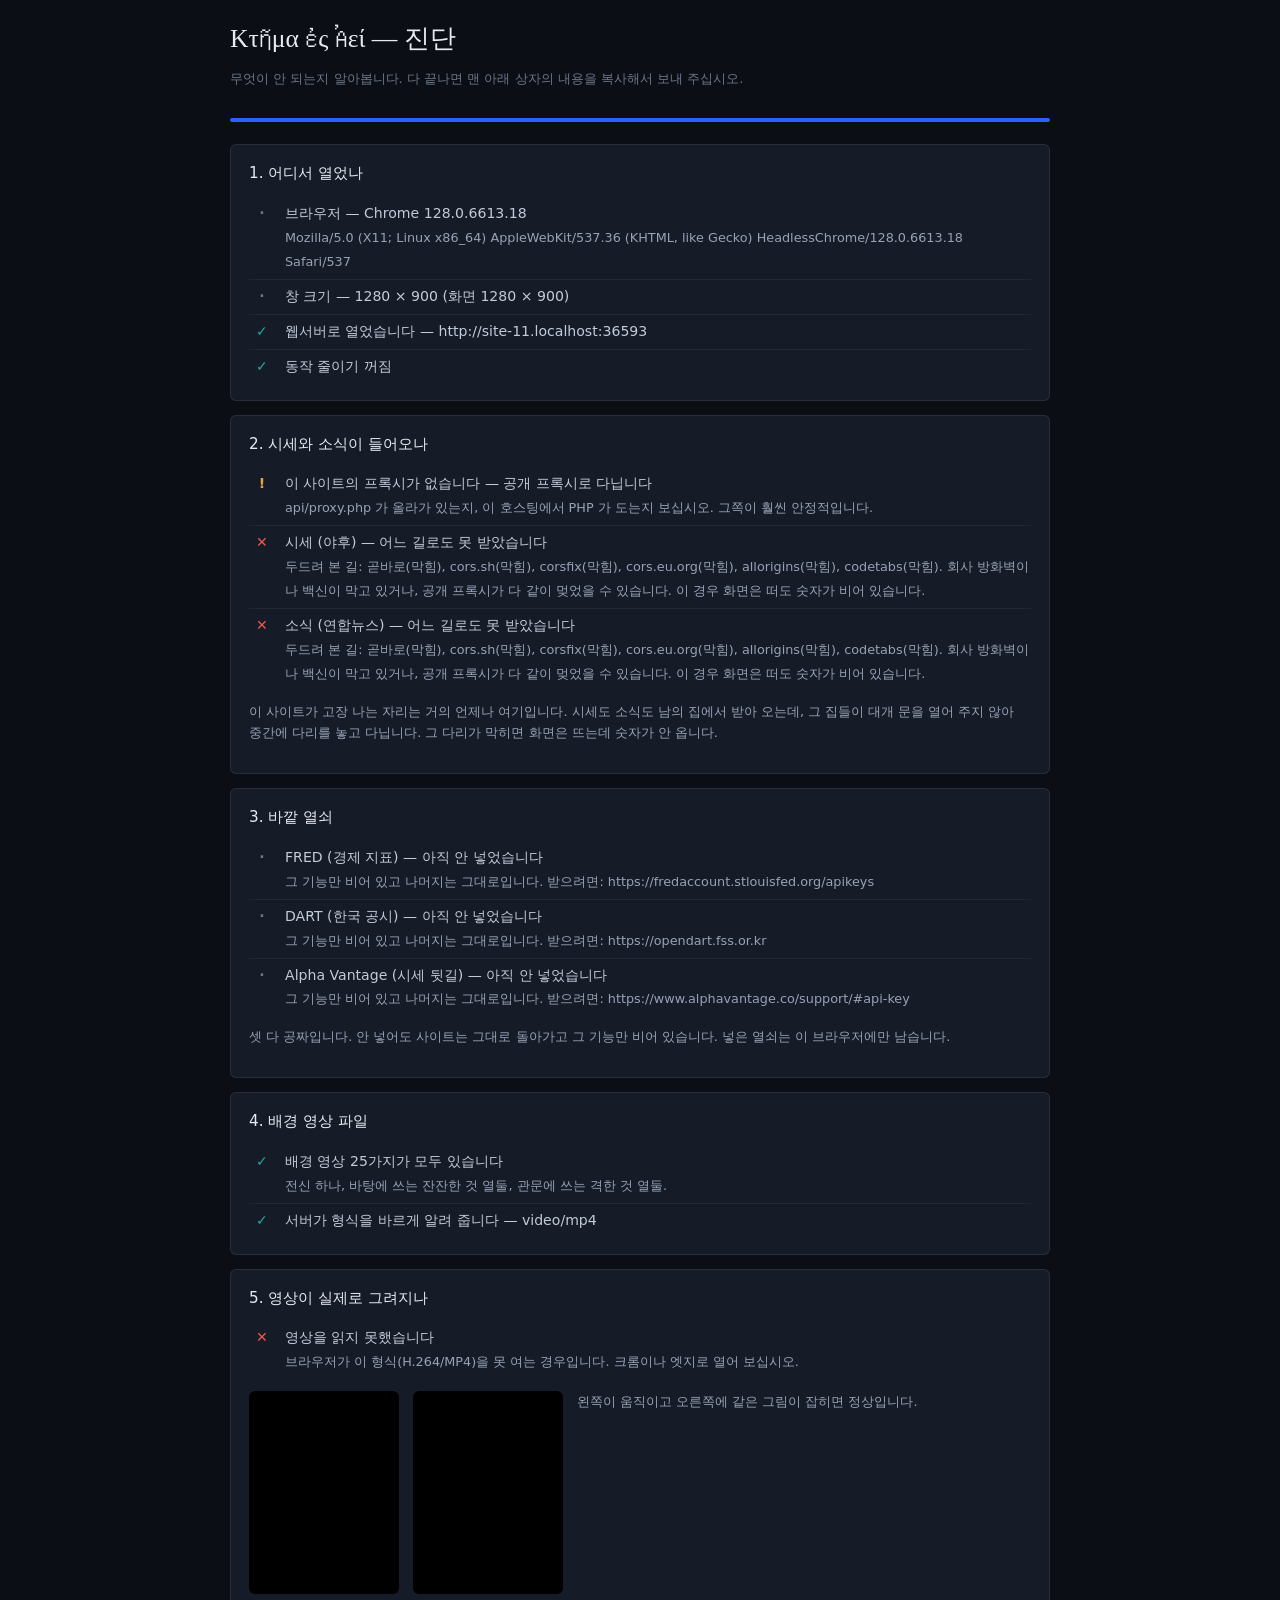
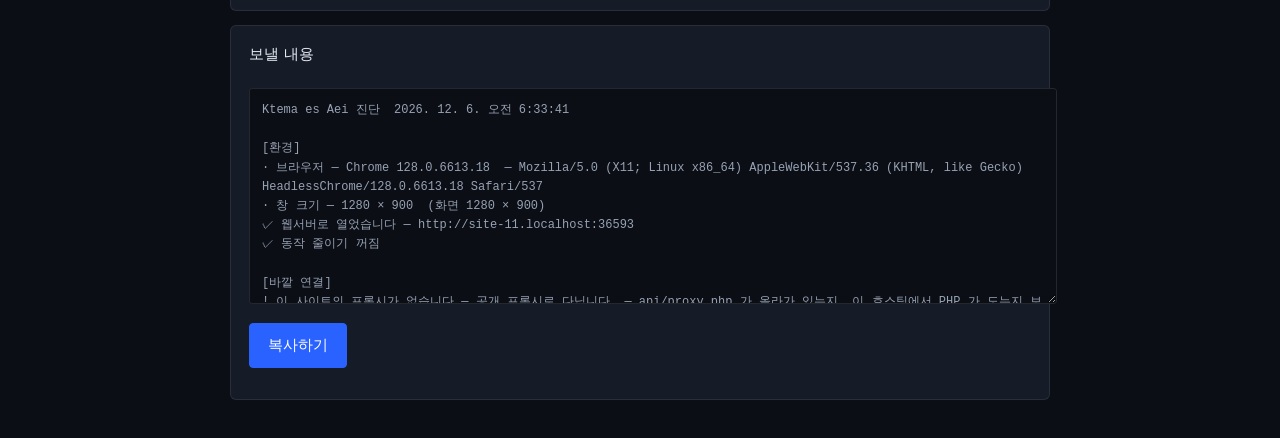
==== commit d5ccec43: "남은 여덟 가지 — 바깥 길 넷과 일지 성적표 지도에 적어 둔 스무 가지를 다 붙였다. 이 커밋은 그중 바깥에서 무언가를 받아 와야 하는 것들과, 받아 올 것이 없는 대신 이 사이" ====
--- a/진단.html
+++ b/진단.html
@@ -55,9 +55,17 @@
       다리를 놓고 다닙니다. 그 다리가 막히면 화면은 뜨는데 숫자가 안 옵니다.
     </p>
   </section>
-  <section><h2>3. 배경 영상 파일</h2><div id="files"></div></section>
   <section>
-    <h2>4. 영상이 실제로 그려지나</h2>
+    <h2>3. 바깥 열쇠</h2>
+    <div id="keys"></div>
+    <p class="detail" style="margin-top:10px">
+      셋 다 공짜입니다. 안 넣어도 사이트는 그대로 돌아가고 그 기능만 비어 있습니다.
+      넣은 열쇠는 이 브라우저에만 남습니다.
+    </p>
+  </section>
+  <section><h2>4. 배경 영상 파일</h2><div id="files"></div></section>
+  <section>
+    <h2>5. 영상이 실제로 그려지나</h2>
     <div id="video"></div>
     <div class="stage" style="margin-top:12px">
       <video id="probe" muted playsinline preload="auto"></video>
@@ -80,10 +88,10 @@
 /* 검사들이 저마다 다른 속도로 끝나므로, 끝난 순서대로 적으면
    결과가 엉뚱한 제목 아래로 들어간다. 항목별로 담아 두었다가
    마지막에 순서대로 펴 낸다. */
-const GROUPS = { env: '환경', net: '바깥 연결', files: '영상 파일', video: '영상 재생' };
-const bucket = { env: [], net: [], files: [], video: [] };
+const GROUPS = { env: '환경', net: '바깥 연결', keys: '바깥 열쇠', files: '영상 파일', video: '영상 재생' };
+const bucket = { env: [], net: [], keys: [], files: [], video: [] };
 let done = 0;
-const TOTAL = 4;
+const TOTAL = 5;
 
 function step() { document.getElementById('bar').style.width = (++done / TOTAL * 100) + '%'; }
 
@@ -141,7 +149,86 @@
   step();
 })();
 
-/* ── 3. 파일 ── */
+/* ── 3. 바깥 열쇠 ──
+   넣어져 있는지만 보는 것이 아니라 실제로 통하는지까지 두드려 본다.
+   틀린 열쇠를 넣어 두고 "왜 안 되지" 하는 일이 가장 흔하다. */
+(async function () {
+  let cfg = {};
+  try { cfg = JSON.parse(localStorage.getItem('ktema.v1') || '{}'); } catch (e) { /* 무시 */ }
+
+  const enc = encodeURIComponent;
+  const WHERE = {
+    keyFred:  ['FRED (경제 지표)',  'https://fredaccount.stlouisfed.org/apikeys'],
+    keyDart:  ['DART (한국 공시)',  'https://opendart.fss.or.kr'],
+    keyAlpha: ['Alpha Vantage (시세 뒷길)', 'https://www.alphavantage.co/support/#api-key'],
+  };
+
+  // 이 사이트와 같은 길로 두드린다 (5장의 ROUTES 와 같은 목록)
+  const via = async (url) => {
+    const routes = [
+      (u) => 'api/proxy.php?url=' + enc(u),
+      (u) => u,
+      (u) => 'https://proxy.cors.sh/' + u,
+      (u) => 'https://proxy.corsfix.com/?' + u,
+      (u) => 'https://cors.eu.org/' + u,
+      (u) => 'https://api.allorigins.win/raw?url=' + enc(u),
+    ];
+    for (const make of routes) {
+      try {
+        const c = new AbortController();
+        const timer = setTimeout(() => c.abort(), 10000);
+        const r = await fetch(make(url), { signal: c.signal, cache: 'no-store' });
+        const t = await r.text();
+        clearTimeout(timer);
+        if (r.ok && t.length > 40) return t;
+      } catch (e) { /* 다음 길 */ }
+    }
+    return null;
+  };
+
+  for (const [key, [label, url]] of Object.entries(WHERE)) {
+    const val = String(cfg[key] || '').trim();
+    if (!val) {
+      put('keys', 'dim', label + ' — 아직 안 넣었습니다',
+          '그 기능만 비어 있고 나머지는 그대로입니다. 받으려면: ' + url);
+      continue;
+    }
+
+    if (key === 'keyFred') {
+      const t = await via('https://api.stlouisfed.org/fred/series/observations'
+        + '?series_id=T10Y2Y&api_key=' + enc(val) + '&file_type=json&limit=1&sort_order=desc');
+      if (t && t.includes('observations')) put('keys', 'ok', label + ' — 통합니다');
+      else put('keys', 'bad', label + ' — 넣었는데 통하지 않습니다',
+               '열쇠가 틀렸거나 길이 막혔습니다. ' + url + ' 에서 다시 확인해 보십시오.');
+    } else if (key === 'keyDart') {
+      const t = await via('https://opendart.fss.or.kr/api/list.json?crtfc_key=' + enc(val)
+        + '&bgn_de=20200101&end_de=20200102&page_count=1');
+      // 000 성공, 013 은 "찾은 것 없음" 이라 열쇠는 맞다
+      if (t && (t.includes('"000"') || t.includes('"013"'))) put('keys', 'ok', label + ' — 통합니다');
+      else if (t && t.includes('"010"')) put('keys', 'bad', label + ' — 등록되지 않은 열쇠입니다');
+      else if (t && t.includes('"011"')) put('keys', 'bad', label + ' — 사용할 수 없는 열쇠입니다');
+      else put('keys', 'bad', label + ' — 넣었는데 통하지 않습니다', url);
+    } else {
+      // Alpha Vantage 는 CORS 가 열려 있어 곧바로 두드린다
+      try {
+        const r = await fetch('https://www.alphavantage.co/query?function=GLOBAL_QUOTE'
+          + '&symbol=IBM&apikey=' + enc(val), { cache: 'no-store' });
+        const j = await r.json();
+        if (j['Global Quote']) put('keys', 'ok', label + ' — 통합니다');
+        else if (j.Note || j.Information) {
+          put('keys', 'warn', label + ' — 오늘 한도를 다 썼습니다',
+              String(j.Note || j.Information).slice(0, 120));
+        } else put('keys', 'bad', label + ' — 넣었는데 통하지 않습니다', url);
+      } catch (e) {
+        put('keys', 'bad', label + ' — 두드리지 못했습니다', e.message);
+      }
+    }
+  }
+
+  step();
+})();
+
+/* ── 4. 파일 ── */
 (async function () {
   // 전신 하나 + 잔잔한 것 열둘(바탕) + 격한 것 열둘(관문)
   const want = ['full'];
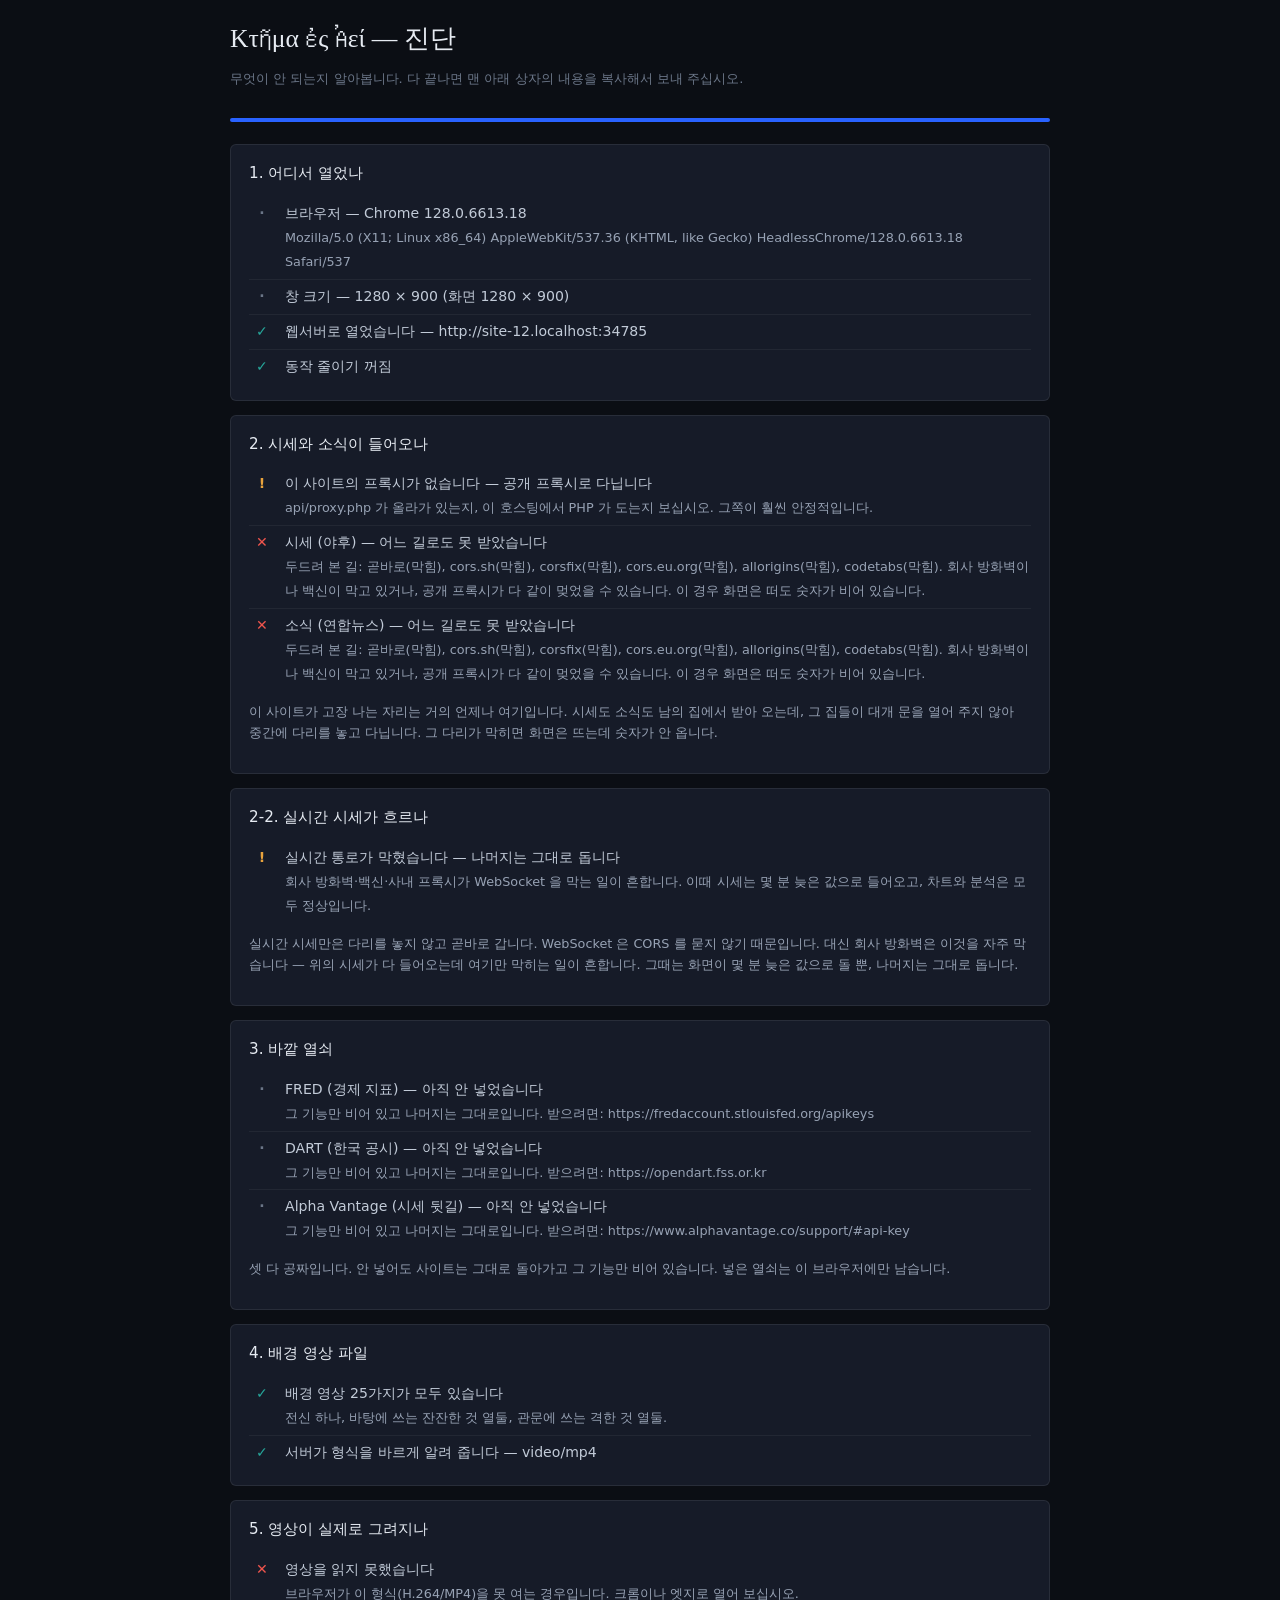
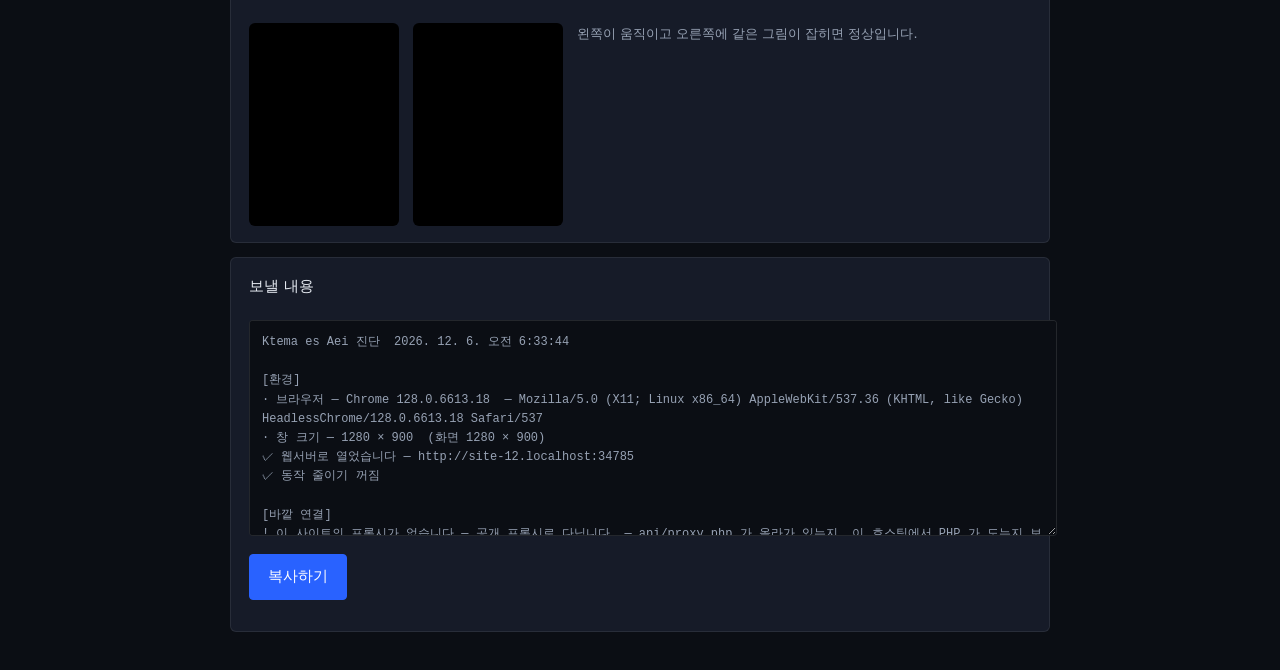
==== commit 43a0c658: "문서에 없던 두 묶음을 적는다 — 그리고 진단에 실시간 칸 지난 두 묶음이 통째로 문서에 없었다. 코드는 있는데 설명이 없으면 반년 뒤의 내가 그것을 다시 만든다.  ── READ" ====
--- a/진단.html
+++ b/진단.html
@@ -56,6 +56,16 @@
     </p>
   </section>
   <section>
+    <h2>2-2. 실시간 시세가 흐르나</h2>
+    <div id="live"></div>
+    <p class="detail" style="margin-top:10px">
+      실시간 시세만은 다리를 놓지 않고 곧바로 갑니다. WebSocket 은 CORS 를
+      묻지 않기 때문입니다. 대신 회사 방화벽은 이것을 자주 막습니다 —
+      위의 시세가 다 들어오는데 여기만 막히는 일이 흔합니다. 그때는 화면이
+      몇 분 늦은 값으로 돌 뿐, 나머지는 그대로 돕니다.
+    </p>
+  </section>
+  <section>
     <h2>3. 바깥 열쇠</h2>
     <div id="keys"></div>
     <p class="detail" style="margin-top:10px">
@@ -88,10 +98,10 @@
 /* 검사들이 저마다 다른 속도로 끝나므로, 끝난 순서대로 적으면
    결과가 엉뚱한 제목 아래로 들어간다. 항목별로 담아 두었다가
    마지막에 순서대로 펴 낸다. */
-const GROUPS = { env: '환경', net: '바깥 연결', keys: '바깥 열쇠', files: '영상 파일', video: '영상 재생' };
-const bucket = { env: [], net: [], keys: [], files: [], video: [] };
+const GROUPS = { env: '환경', net: '바깥 연결', live: '실시간', keys: '바깥 열쇠', files: '영상 파일', video: '영상 재생' };
+const bucket = { env: [], net: [], live: [], keys: [], files: [], video: [] };
 let done = 0;
-const TOTAL = 5;
+const TOTAL = 6;
 
 function step() { document.getElementById('bar').style.width = (++done / TOTAL * 100) + '%'; }
 
@@ -404,6 +414,74 @@
   step();
 })();
 
+/* ── 6. 실시간 ──
+   WebSocket 은 CORS 를 묻지 않으므로 다리를 놓지 않고 곧바로 간다.
+   그래서 여기가 막히는 이유는 위와 다르다 — 프록시가 아니라 방화벽이다.
+
+   장이 닫혀 있으면 국내 주식은 한 줄도 오지 않는다. 그러면 '막힘' 과
+   '조용함' 을 가릴 수 없다. 그래서 밤낮없이 뛰는 비트코인을 같이
+   신청해 둔다. 문이 열려 있다면 이것만은 반드시 온다. */
+(async function () {
+  const put1 = (state, label, detail) => { put('live', state, label, detail); step(); };
+
+  if (!('WebSocket' in window)) {
+    return put1('bad', '이 브라우저는 WebSocket 을 모릅니다',
+                '실시간은 못 씁니다. 시세는 몇 분 늦은 값으로 들어옵니다.');
+  }
+
+  let ws, timer, settled = false;
+  const done = (state, label, detail) => {
+    if (settled) return;
+    settled = true;
+    clearTimeout(timer);
+    try { ws && ws.close(); } catch (e) { /* 이미 닫혔다 */ }
+    put1(state, label, detail);
+  };
+
+  const t0 = Date.now();
+  let opened = 0;
+
+  try {
+    ws = new WebSocket('wss://streamer.finance.yahoo.com/?version=2');
+  } catch (e) {
+    return done('bad', '실시간 통로를 열지 못했습니다', String(e && e.message || e));
+  }
+
+  ws.addEventListener('open', () => {
+    opened = Date.now() - t0;
+    // 비트코인은 늘 뛴다. 코스피는 장중에만 온다.
+    ws.send(JSON.stringify({ subscribe: ['BTC-USD', '^KS11', '005930.KS'] }));
+  });
+
+  ws.addEventListener('message', (ev) => {
+    const n = (ev.data || '').length;
+    done('ok', '실시간 시세가 흐릅니다 (' + opened + 'ms 만에 연결, 첫 줄 ' + n + '바이트)',
+         '차트 위 초록 점이 켜지고 값이 저절로 바뀝니다.');
+  });
+
+  ws.addEventListener('error', () => {
+    done('warn', '실시간 통로가 막혔습니다 — 나머지는 그대로 돕니다',
+         '회사 방화벽·백신·사내 프록시가 WebSocket 을 막는 일이 흔합니다. '
+         + '이때 시세는 몇 분 늦은 값으로 들어오고, 차트와 분석은 모두 정상입니다.');
+  });
+
+  ws.addEventListener('close', (ev) => {
+    done('warn', '실시간 통로가 곧 닫혔습니다 (코드 ' + ev.code + ')',
+         '방화벽이 중간에서 끊는 모양입니다. 실시간만 못 쓰고 나머지는 그대로 돕니다.');
+  });
+
+  timer = setTimeout(() => {
+    if (opened) {
+      done('warn', '연결은 되었는데 한 줄도 오지 않습니다',
+           '야후 쪽이 잠시 조용하거나 종목 이름이 바뀐 것일 수 있습니다. '
+           + '잠시 뒤 다시 열어 보십시오.');
+    } else {
+      done('bad', '실시간 통로가 응답하지 않습니다',
+           '12초를 기다렸습니다. 방화벽이 조용히 삼키는 모양입니다.');
+    }
+  }, 12000);
+})();
+
 /* ── 복사 ── */
 document.getElementById('copy').addEventListener('click', async () => {
   const ta = document.getElementById('report');
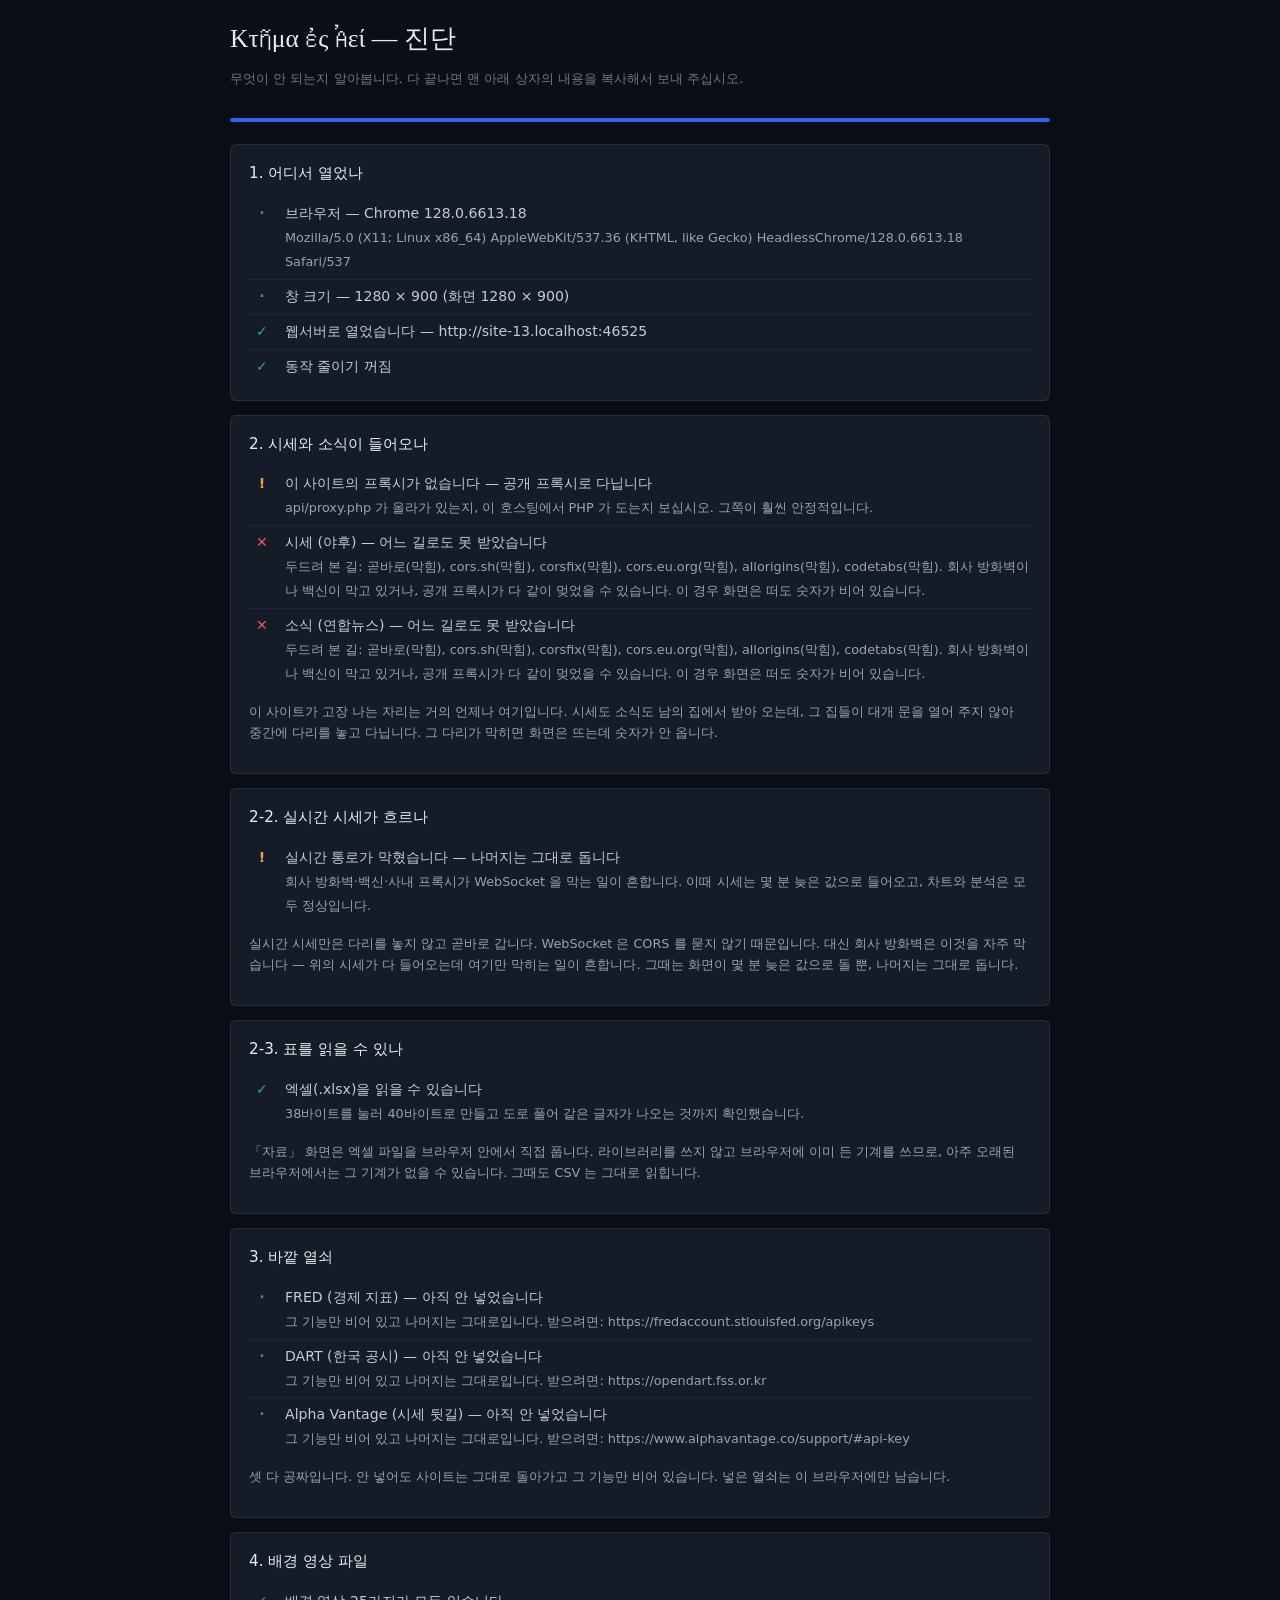
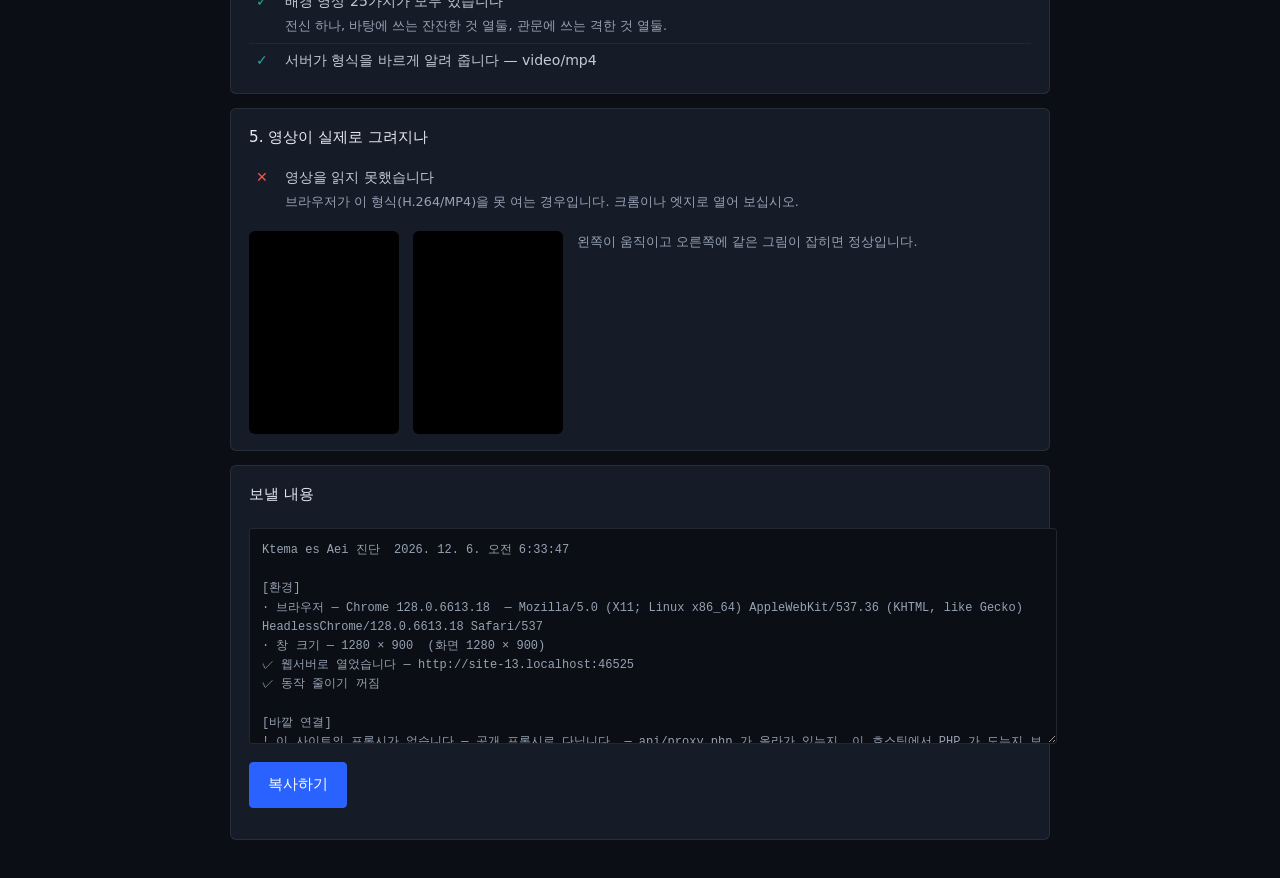
==== commit a252ebc7: "격언을 고르는 눈, 그리고 유리아를 배경과 관문으로 ── 격언을 세 번 고쳐 세웠다 ── 처음 만든 것은 열 건을 채웠지만 그중 여섯이 문서 이름이었다. 'Cook, Outlook" ====
--- a/진단.html
+++ b/진단.html
@@ -66,6 +66,15 @@
     </p>
   </section>
   <section>
+    <h2>2-3. 표를 읽을 수 있나</h2>
+    <div id="sheet"></div>
+    <p class="detail" style="margin-top:10px">
+      「자료」 화면은 엑셀 파일을 브라우저 안에서 직접 풉니다. 라이브러리를
+      쓰지 않고 브라우저에 이미 든 기계를 쓰므로, 아주 오래된 브라우저에서는
+      그 기계가 없을 수 있습니다. 그때도 CSV 는 그대로 읽힙니다.
+    </p>
+  </section>
+  <section>
     <h2>3. 바깥 열쇠</h2>
     <div id="keys"></div>
     <p class="detail" style="margin-top:10px">
@@ -98,10 +107,10 @@
 /* 검사들이 저마다 다른 속도로 끝나므로, 끝난 순서대로 적으면
    결과가 엉뚱한 제목 아래로 들어간다. 항목별로 담아 두었다가
    마지막에 순서대로 펴 낸다. */
-const GROUPS = { env: '환경', net: '바깥 연결', live: '실시간', keys: '바깥 열쇠', files: '영상 파일', video: '영상 재생' };
-const bucket = { env: [], net: [], live: [], keys: [], files: [], video: [] };
+const GROUPS = { env: '환경', net: '바깥 연결', live: '실시간', sheet: '표 읽기', keys: '바깥 열쇠', files: '영상 파일', video: '영상 재생' };
+const bucket = { env: [], net: [], live: [], sheet: [], keys: [], files: [], video: [] };
 let done = 0;
-const TOTAL = 6;
+const TOTAL = 7;
 
 function step() { document.getElementById('bar').style.width = (++done / TOTAL * 100) + '%'; }
 
@@ -482,6 +491,44 @@
   }, 12000);
 })();
 
+/* ── 7. 표 읽기 ──
+   엑셀(.xlsx)은 zip 이고 안에 든 것은 XML 이다. 브라우저에 압축 푸는
+   기계(DecompressionStream)가 있으면 라이브러리 없이 읽을 수 있다.
+
+   있다고 말만 하고 끝내지 않는다. 진짜로 눌렀다 풀어 보고, 나온 글자가
+   넣은 글자와 같은지까지 본다 — 있다고 해 놓고 안 되는 것이 가장 나쁘다. */
+(async function () {
+  const put1 = (state, label, detail) => { put('sheet', state, label, detail); step(); };
+
+  if (typeof DecompressionStream !== 'function') {
+    return put1('warn', '이 브라우저는 압축을 풀지 못합니다',
+      '엑셀(.xlsx)은 못 읽고 CSV 는 그대로 읽힙니다. '
+      + '엑셀에서 「다른 이름으로 저장 → CSV」로 바꿔 올리십시오.');
+  }
+
+  try {
+    const src = '가나다 ABC 123 — 눌렀다 푼다';
+    const enc = new TextEncoder().encode(src);
+    const packed = await new Response(
+      new Blob([enc]).stream().pipeThrough(new CompressionStream('deflate-raw'))
+    ).arrayBuffer();
+    const back = await new Response(
+      new Blob([packed]).stream().pipeThrough(new DecompressionStream('deflate-raw'))
+    ).text();
+
+    if (back !== src) {
+      return put1('bad', '압축을 풀었는데 글자가 달라집니다',
+        '넣은 것: ' + src + ' / 나온 것: ' + back);
+    }
+    put1('ok', '엑셀(.xlsx)을 읽을 수 있습니다',
+      enc.length + '바이트를 눌러 ' + packed.byteLength + '바이트로 만들고 '
+      + '도로 풀어 같은 글자가 나오는 것까지 확인했습니다.');
+  } catch (e) {
+    put1('warn', '압축 기계가 있는데 돌지 않습니다',
+      String(e && e.message || e) + '. CSV 로 바꿔 올리면 됩니다.');
+  }
+})();
+
 /* ── 복사 ── */
 document.getElementById('copy').addEventListener('click', async () => {
   const ta = document.getElementById('report');
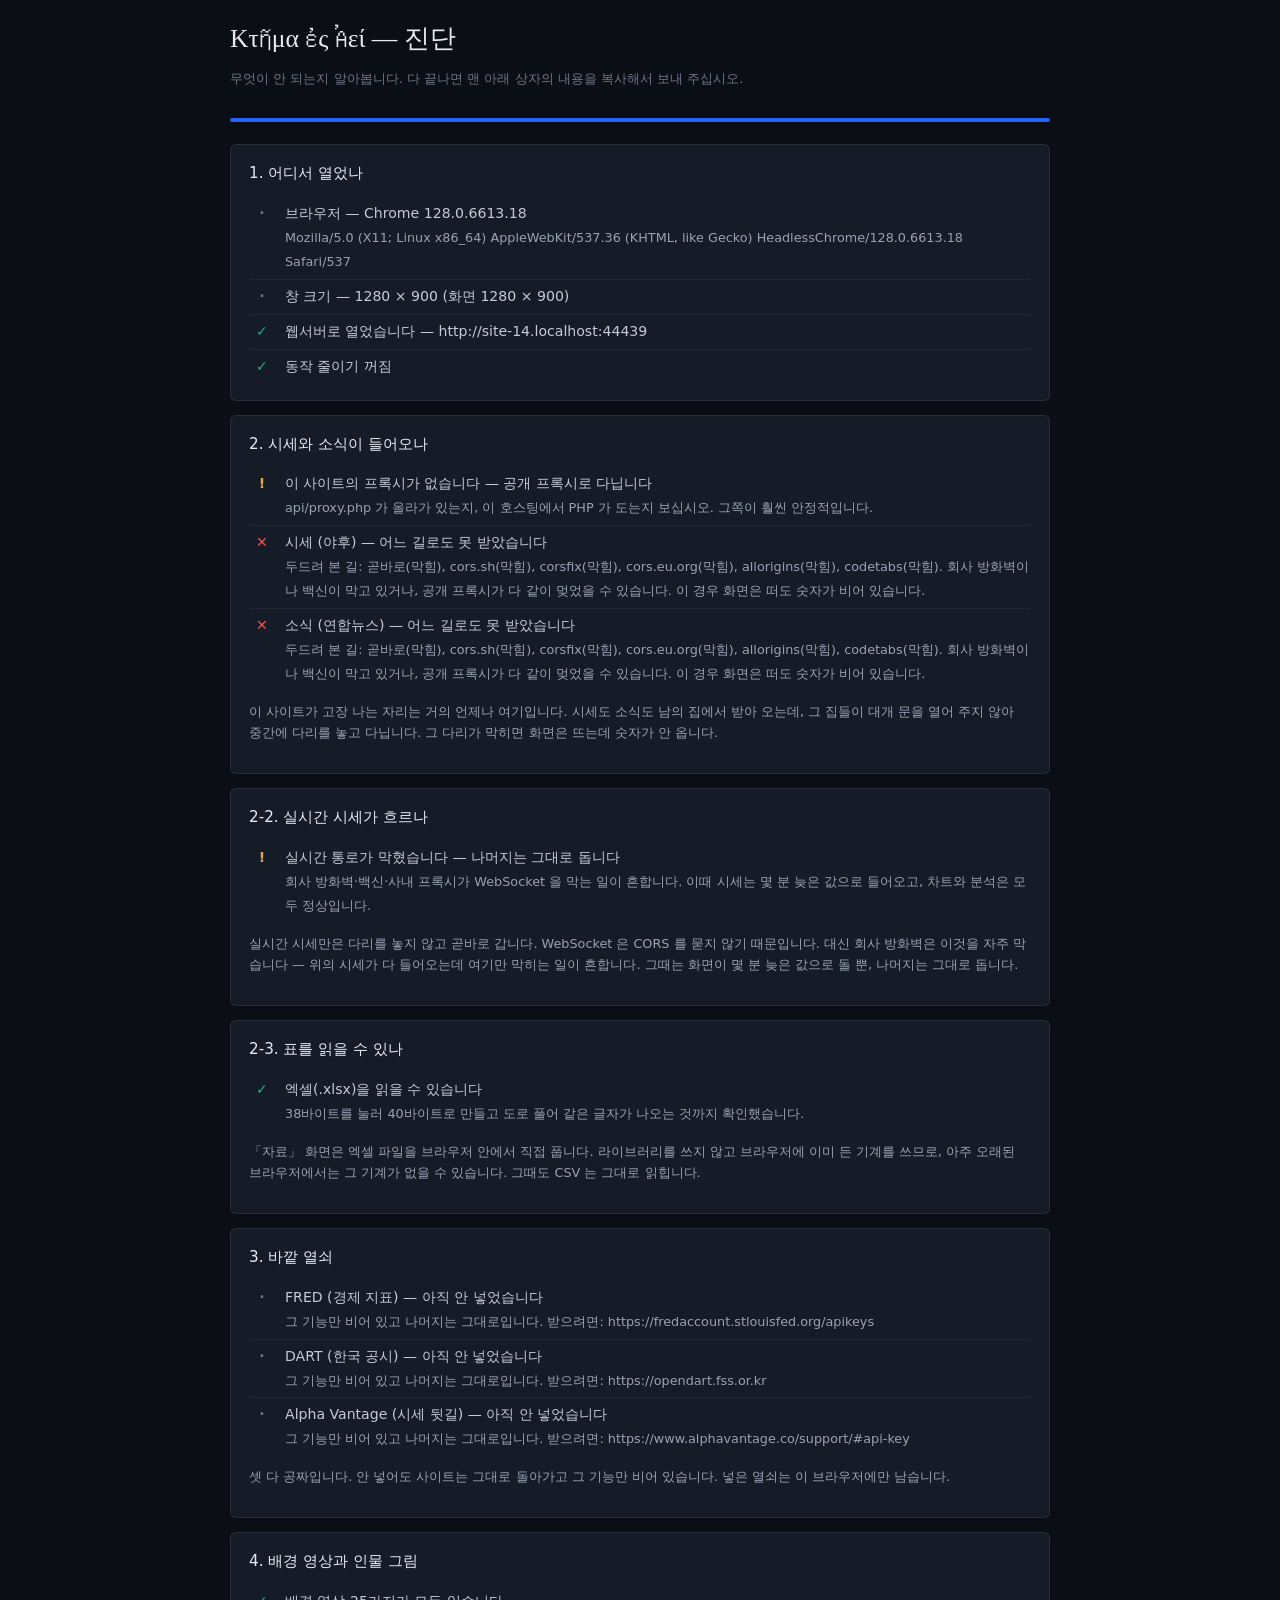
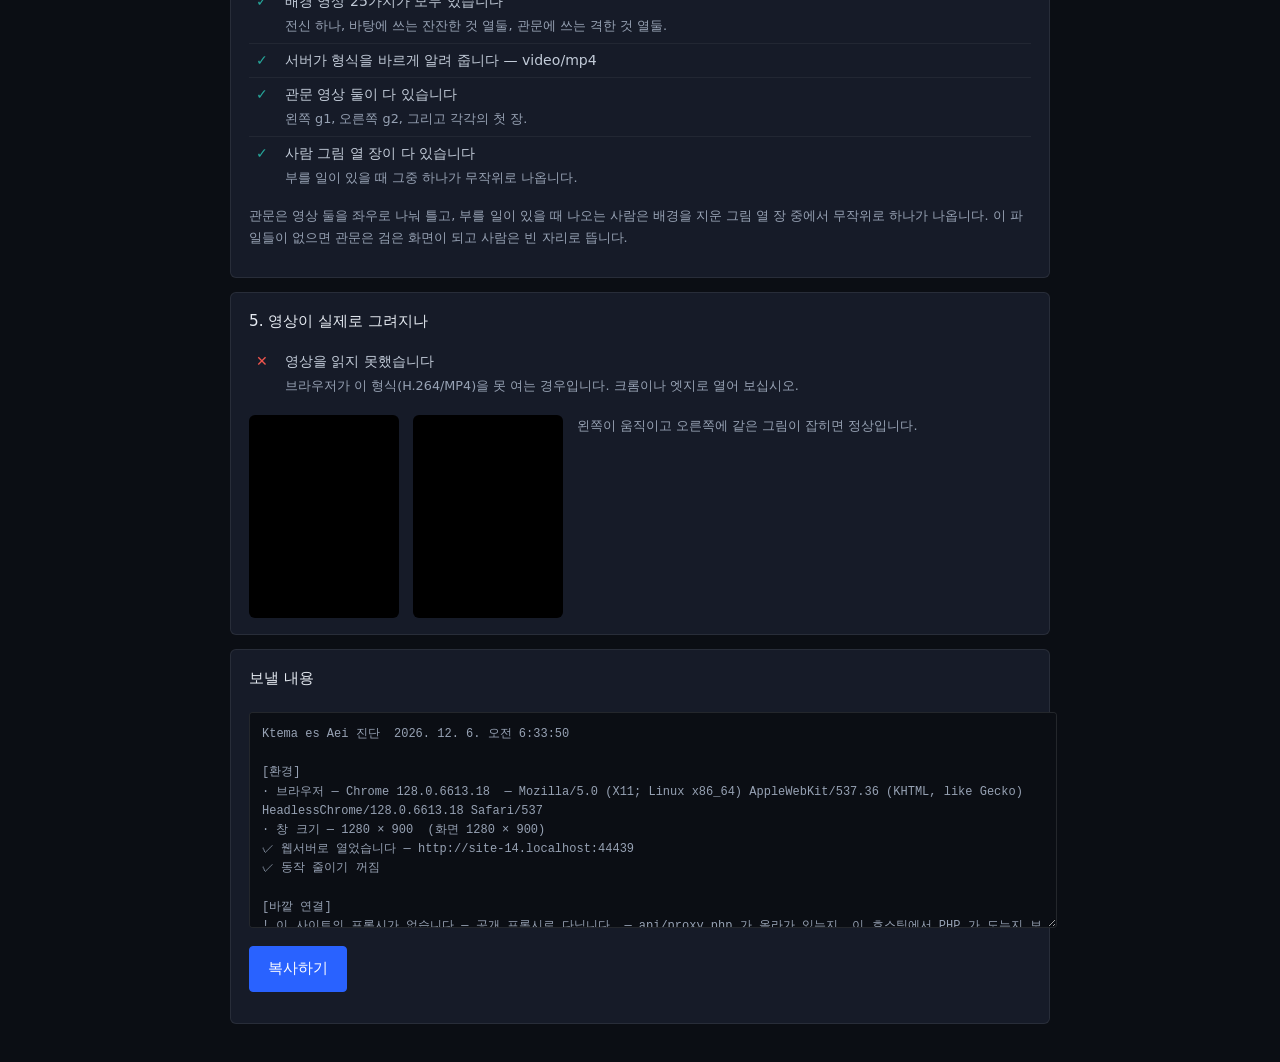
==== commit dea8bb2d: "세계 열지도와 발산 — 그리고 관문·인물의 마무리 ── 세계 (Κόσμος) ── 칸 넓이는 시가총액, 색은 등락, 묶음은 업종이다. 미국·한국·일본·유럽·중국.  시세 화면의 열" ====
--- a/진단.html
+++ b/진단.html
@@ -82,7 +82,15 @@
       넣은 열쇠는 이 브라우저에만 남습니다.
     </p>
   </section>
-  <section><h2>4. 배경 영상 파일</h2><div id="files"></div></section>
+  <section>
+    <h2>4. 배경 영상과 인물 그림</h2>
+    <div id="files"></div>
+    <p class="detail" style="margin-top:10px">
+      관문은 영상 둘을 좌우로 나눠 틀고, 부를 일이 있을 때 나오는 사람은
+      배경을 지운 그림 열 장 중에서 무작위로 하나가 나옵니다. 이 파일들이
+      없으면 관문은 검은 화면이 되고 사람은 빈 자리로 뜹니다.
+    </p>
+  </section>
   <section>
     <h2>5. 영상이 실제로 그려지나</h2>
     <div id="video"></div>
@@ -278,6 +286,41 @@
     else put('files', 'warn', '서버가 형식을 이상하게 알려 줍니다 — ' + type,
             '웹호스팅이라면 .htaccess 가 올라갔는지 보십시오.');
   } catch (e) { /* 위에서 이미 잡았다 */ }
+
+  /* ── 관문의 영상 둘 ──
+     화면을 좌우로 나눠 트는 것들이다. 하나만 없어도 반쪽이 검게 남는다. */
+  const gate = ['g1.mp4', 'g2.mp4', 'g1.jpg', 'g2.jpg'];
+  const gateBad = [];
+  for (const name of gate) {
+    try {
+      const r = await fetch('assets/media/gate/' + name, { method: 'HEAD' });
+      if (!r.ok) gateBad.push(name + ' (' + r.status + ')');
+    } catch (e) { gateBad.push(name + ' (못 받음)'); }
+  }
+  if (!gateBad.length) {
+    put('files', 'ok', '관문 영상 둘이 다 있습니다', '왼쪽 g1, 오른쪽 g2, 그리고 각각의 첫 장.');
+  } else {
+    put('files', 'bad', '관문 영상이 모자랍니다', '없는 것: ' + gateBad.join(', '));
+  }
+
+  /* ── 부를 때 나오는 사람 ──
+     배경을 지운 그림 열 장. 없으면 말풍선만 뜨고 사람 자리가 빈다. */
+  const cast = ['neko', 'warau', 'inori', 'ningyou', 'kimono',
+                'gakusha', 'futatsu', 'sailor', 'hibi', 'bara'];
+  const castBad = [];
+  for (const name of cast) {
+    try {
+      const r = await fetch('assets/media/cast/' + name + '.webp', { method: 'HEAD' });
+      if (!r.ok) castBad.push(name);
+    } catch (e) { castBad.push(name); }
+  }
+  if (!castBad.length) {
+    put('files', 'ok', '사람 그림 열 장이 다 있습니다',
+        '부를 일이 있을 때 그중 하나가 무작위로 나옵니다.');
+  } else {
+    put('files', 'warn', '사람 그림 ' + (cast.length - castBad.length) + '장만 있습니다',
+        '없는 것: ' + castBad.join(', ') + '. 나머지로 돌아갑니다.');
+  }
   step();
 })();
 
